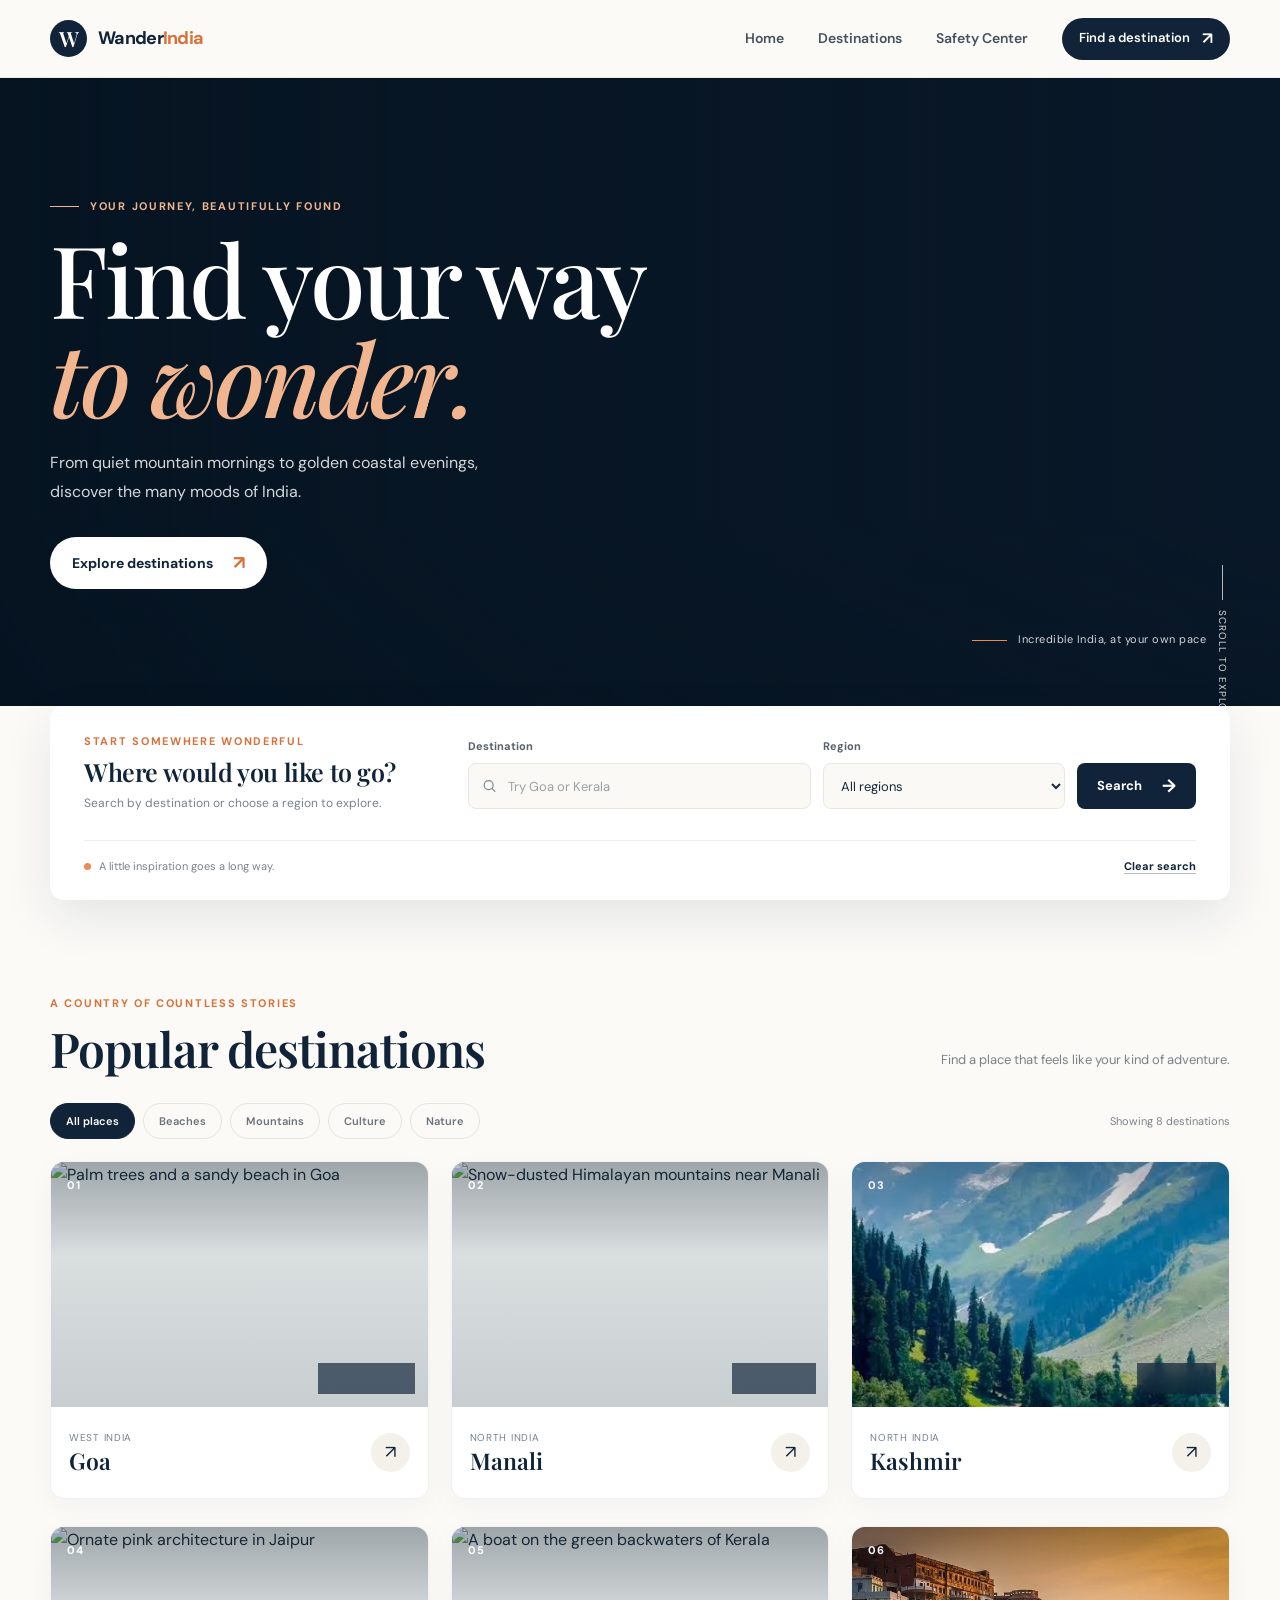
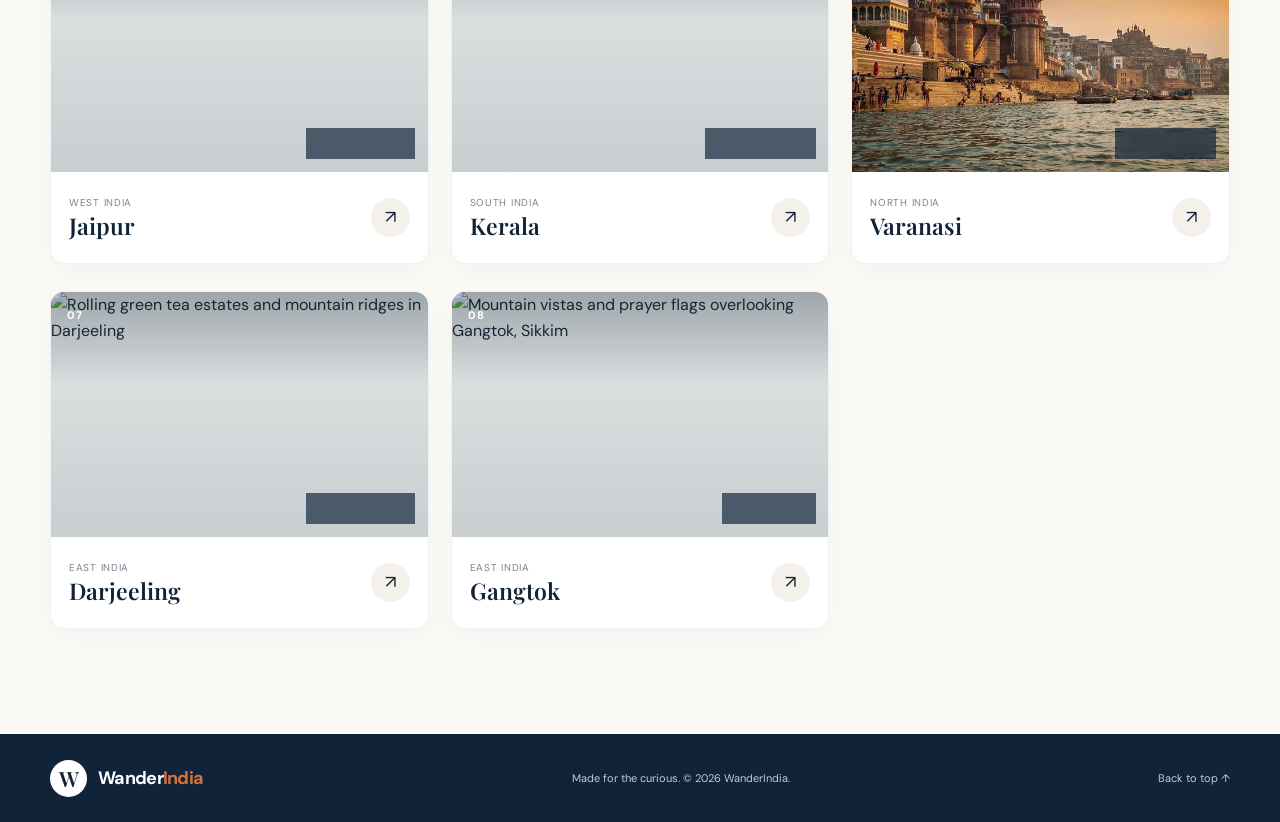
==== index.html @ de5dd42b "first commit" ====
<!DOCTYPE html>
<html lang="en">
<head>
  <meta charset="UTF-8">
  <meta name="viewport" content="width=device-width, initial-scale=1.0">

  <meta
    name="description"
    content="Discover the best of India with WanderIndia. Explore handpicked destinations, from mountain escapes to vibrant coastal cities."
  >

  <meta name="theme-color" content="#102338">
  <title>WanderIndia — Find your way to wonder</title>

  <!-- Elegant heading and body fonts from Google Fonts -->
  <link rel="preconnect" href="https://fonts.googleapis.com">
  <link rel="preconnect" href="https://fonts.gstatic.com" crossorigin>
  <link
    href="https://fonts.googleapis.com/css2?family=DM+Sans:wght@400;500;600;700&family=Playfair+Display:wght@500;600;700&display=swap"
    rel="stylesheet"
  >

  <link rel="stylesheet" href="style.css">
  <script src="script.js" defer></script>
</head>

<body>
  <a class="skip-link" href="#main-content">Skip to main content</a>

  <header class="site-header">
    <div class="container nav-container">
      <a class="brand" href="#home" aria-label="WanderIndia home">
        <span class="brand-mark" aria-hidden="true">W</span>
        <span class="brand-name">Wander<span>India</span></span>
      </a>

      <button
        class="menu-toggle"
        type="button"
        aria-label="Open navigation menu"
        aria-controls="primary-navigation"
        aria-expanded="false"
      >
        <span></span>
        <span></span>
        <span></span>
      </button>

      <nav class="primary-navigation" id="primary-navigation" aria-label="Main navigation">
        <a class="nav-link" href="#home">Home</a>
        <a class="nav-link" href="#destinations">Destinations</a>
        <a class="nav-link" href="safety.html">Safety Center</a>
        <a class="nav-cta" href="#destination-search">
          Find a destination
          <span aria-hidden="true">↗</span>
        </a>
      </nav>
    </div>
  </header>

  <main id="main-content">
    <section class="hero" id="home" aria-labelledby="hero-title">
      <div class="hero-image" role="img" aria-label="Sunset over a peaceful mountain landscape"></div>
      <div class="hero-shade"></div>

      <div class="container hero-content">
        <p class="eyebrow hero-eyebrow">
          <span class="eyebrow-line" aria-hidden="true"></span>
          Your journey, beautifully found
        </p>

        <h1 id="hero-title">
          Find your way<br>
          <em>to wonder.</em>
        </h1>

        <p class="hero-description">
          From quiet mountain mornings to golden coastal evenings,
          discover the many moods of India.
        </p>

        <a class="button button-light" href="#destinations">
          Explore destinations
          <span class="button-arrow" aria-hidden="true">↗</span>
        </a>

        <div class="hero-caption" aria-hidden="true">
          <span class="caption-rule"></span>
          <span>Incredible India, at your own pace</span>
        </div>
      </div>

      <a class="scroll-cue" href="#destination-search" aria-label="Scroll to destination search">
        <span class="scroll-cue-line" aria-hidden="true"></span>
        <span>Scroll to explore</span>
      </a>
    </section>

    <section class="search-section" id="destination-search" aria-labelledby="search-title">
      <div class="container">
        <div class="search-panel">
          <div class="search-intro">
            <p class="eyebrow">Start somewhere wonderful</p>
            <h2 id="search-title">Where would you like to go?</h2>
            <p>Search by destination or choose a region to explore.</p>
          </div>

          <form class="destination-search-form" id="destination-search-form">
            <div class="form-field destination-field">
              <label for="destination-query">Destination</label>
              <div class="input-with-icon">
                <svg
                  class="field-icon"
                  viewBox="0 0 24 24"
                  aria-hidden="true"
                  focusable="false"
                >
                  <circle cx="10.8" cy="10.8" r="6.3"></circle>
                  <path d="m15.4 15.4 4.2 4.2"></path>
                </svg>
                <input
                  id="destination-query"
                  name="destination"
                  type="search"
                  placeholder="Try Goa or Kerala"
                  autocomplete="off"
                >
              </div>
            </div>

            <div class="form-field region-field">
              <label for="region-select">Region</label>
              <select id="region-select" name="region">
                <option value="all">All regions</option>
                <option value="north">North India</option>
                <option value="south">South India</option>
                <option value="west">West India</option>
                <option value="east">East India</option>
              </select>
            </div>

            <button class="button button-dark search-button" type="submit">
              Search
              <span aria-hidden="true">→</span>
            </button>
          </form>

          <div class="search-bottom-row">
            <p class="search-hint">
              <span class="hint-dot" aria-hidden="true"></span>
              A little inspiration goes a long way.
            </p>
            <button class="clear-search" id="clear-search" type="button">
              Clear search
            </button>
          </div>
        </div>
      </div>
    </section>

    <section class="destinations-section section-space" id="destinations" aria-labelledby="destinations-title">
      <div class="container">
        <div class="section-heading">
          <div>
            <p class="eyebrow">A country of countless stories</p>
            <h2 id="destinations-title">Popular destinations</h2>
          </div>
          <p class="section-description">
            Find a place that feels like your kind of adventure.
          </p>
        </div>

        <div class="destination-toolbar">
          <div class="filter-group" role="group" aria-label="Filter destinations by category">
            <button class="filter-button is-active" type="button" data-category="all" aria-pressed="true">
              All places
            </button>
            <button class="filter-button" type="button" data-category="beaches" aria-pressed="false">
              Beaches
            </button>
            <button class="filter-button" type="button" data-category="mountains" aria-pressed="false">
              Mountains
            </button>
            <button class="filter-button" type="button" data-category="culture" aria-pressed="false">
              Culture
            </button>
            <button class="filter-button" type="button" data-category="nature" aria-pressed="false">
              Nature
            </button>
          </div>

          <p class="results-count" id="results-count" aria-live="polite">
            Showing 8 destinations
          </p>
        </div>

        <div class="destination-grid" id="destination-grid">
          <article
            class="destination-card"
            data-name="Goa"
            data-slug="goa"
            data-region="west"
            data-category="beaches"
            data-state="Goa"
            data-attractions="Palolem, Agonda, Baga, Calangute, Basilica of Bom Jesus, Fontainhas, Fort Aguada, Chapora, Dudhsagar"
            data-aliases="Panaji, Panjim"
          >
            <div class="destination-image-wrap">
              <img
                class="destination-image"
                src="https://images.unsplash.com/photo-1512343879784-a960bf40e7f2?auto=format&amp;fit=crop&amp;w=900&amp;q=85"
                alt="Palm trees and a sandy beach in Goa"
                loading="lazy"
              >
              <span class="destination-number">01</span>
              <span class="destination-tag">Coastal escape</span>
            </div>
            <div class="destination-card-content">
              <div>
                <p class="destination-region">West India</p>
                <h3><a class="destination-title-link" href="destination.html?place=goa">Goa</a></h3>
              </div>
              <a class="destination-arrow" href="destination.html?place=goa" aria-label="Explore Goa details">
                <span aria-hidden="true">↗</span>
              </a>
            </div>
          </article>

          <article
            class="destination-card"
            data-name="Manali"
            data-slug="manali"
            data-region="north"
            data-category="mountains"
            data-state="Himachal Pradesh"
            data-attractions="Solang Valley, Rohtang Pass, Atal Tunnel, Beas River, Hadimba Temple, Vashisht"
            data-aliases="Kullu Manali"
          >
            <div class="destination-image-wrap">
              <img
                class="destination-image"
                src="https://images.unsplash.com/photo-1506905925346-21bda4d32df4?auto=format&amp;fit=crop&amp;w=900&amp;q=85"
                alt="Snow-dusted Himalayan mountains near Manali"
                loading="lazy"
              >
              <span class="destination-number">02</span>
              <span class="destination-tag">Mountain air</span>
            </div>
            <div class="destination-card-content">
              <div>
                <p class="destination-region">North India</p>
                <h3><a class="destination-title-link" href="destination.html?place=manali">Manali</a></h3>
              </div>
              <a class="destination-arrow" href="destination.html?place=manali" aria-label="Explore Manali details">
                <span aria-hidden="true">↗</span>
              </a>
            </div>
          </article>

          <article
            class="destination-card"
            data-name="Kashmir"
            data-slug="kashmir"
            data-region="north"
            data-category="mountains"
            data-state="Jammu and Kashmir"
            data-attractions="Dal Lake, Gulmarg, Gondola, Pahalgam, Sonamarg, Mughal Gardens, Betaab Valley"
            data-aliases="Srinagar, J&K"
          >
            <div class="destination-image-wrap">
              <img
                class="destination-image"
                src="assets/images/kashmir.jpeg"
                alt="A calm lake and mountain scenery in Kashmir"
                loading="lazy"
              >
              <span class="destination-number">03</span>
              <span class="destination-tag">Alpine calm</span>
            </div>
            <div class="destination-card-content">
              <div>
                <p class="destination-region">North India</p>
                <h3><a class="destination-title-link" href="destination.html?place=kashmir">Kashmir</a></h3>
              </div>
              <a class="destination-arrow" href="destination.html?place=kashmir" aria-label="Explore Kashmir details">
                <span aria-hidden="true">↗</span>
              </a>
            </div>
          </article>

          <article
            class="destination-card"
            data-name="Jaipur"
            data-slug="jaipur"
            data-region="west"
            data-category="culture"
            data-state="Rajasthan"
            data-attractions="Hawa Mahal, Amer Fort, City Palace, Jantar Mantar, Nahargarh, Jal Mahal, Chokhi Dhani"
            data-aliases="Pink City"
          >
            <div class="destination-image-wrap">
              <img
                class="destination-image"
                src="https://images.unsplash.com/photo-1599661046827-dacff0c0f09a?auto=format&amp;fit=crop&amp;w=900&amp;q=85"
                alt="Ornate pink architecture in Jaipur"
                loading="lazy"
              >
              <span class="destination-number">04</span>
              <span class="destination-tag">Heritage &amp; colour</span>
            </div>
            <div class="destination-card-content">
              <div>
                <p class="destination-region">West India</p>
                <h3><a class="destination-title-link" href="destination.html?place=jaipur">Jaipur</a></h3>
              </div>
              <a class="destination-arrow" href="destination.html?place=jaipur" aria-label="Explore Jaipur details">
                <span aria-hidden="true">↗</span>
              </a>
            </div>
          </article>

          <article
            class="destination-card"
            data-name="Kerala"
            data-slug="kerala"
            data-region="south"
            data-category="nature"
            data-state="Kerala"
            data-attractions="Alleppey, Alappuzha, Backwaters, Houseboat, Munnar, Fort Kochi, Periyar, Kovalam"
            data-aliases="Gods Own Country, Cochin, Kochi"
          >
            <div class="destination-image-wrap">
              <img
                class="destination-image"
                src="https://images.unsplash.com/photo-1602216056096-3b40cc0c9944?auto=format&amp;fit=crop&amp;w=900&amp;q=85"
                alt="A boat on the green backwaters of Kerala"
                loading="lazy"
              >
              <span class="destination-number">05</span>
              <span class="destination-tag">Backwater retreat</span>
            </div>
            <div class="destination-card-content">
              <div>
                <p class="destination-region">South India</p>
                <h3><a class="destination-title-link" href="destination.html?place=kerala">Kerala</a></h3>
              </div>
              <a class="destination-arrow" href="destination.html?place=kerala" aria-label="Explore Kerala details">
                <span aria-hidden="true">↗</span>
              </a>
            </div>
          </article>

          <article
            class="destination-card"
            data-name="Varanasi"
            data-slug="varanasi"
            data-region="north"
            data-category="culture"
            data-state="Uttar Pradesh"
            data-attractions="Dashashwamedh Ghat, Assi Ghat, Kashi Vishwanath Temple, Ganga Aarti, Manikarnika Ghat, Sarnath"
            data-aliases="Varanashi, Banaras, Kashi, Benares"
          >
            <div class="destination-image-wrap">
              <img
                class="destination-image"
                src="assets/images/varanashi.jpg"
                alt="Historic riverside steps along the Ganges in Varanasi"
                loading="lazy"
              >
              <span class="destination-number">06</span>
              <span class="destination-tag">A city of stories</span>
            </div>
            <div class="destination-card-content">
              <div>
                <p class="destination-region">North India</p>
                <h3><a class="destination-title-link" href="destination.html?place=varanasi">Varanasi</a></h3>
              </div>
              <a class="destination-arrow" href="destination.html?place=varanasi" aria-label="Explore Varanasi details">
                <span aria-hidden="true">↗</span>
              </a>
            </div>
          </article>

          <article
            class="destination-card"
            data-name="Darjeeling"
            data-slug="darjeeling"
            data-region="east"
            data-category="mountains"
            data-state="West Bengal"
            data-attractions="Tiger Hill, Batasia Loop, Darjeeling Himalayan Railway, Toy Train, Happy Valley Tea Estate, Peace Pagoda, Kanchenjunga, Mall Road, Chowrasta"
            data-aliases="Queen of the Hills, Darjiling"
          >
            <div class="destination-image-wrap">
              <img
                class="destination-image"
                src="https://images.unsplash.com/photo-1544735716-392fe2489ffa?auto=format&amp;fit=crop&amp;w=900&amp;q=85"
                alt="Rolling green tea estates and mountain ridges in Darjeeling"
                loading="lazy"
              >
              <span class="destination-number">07</span>
              <span class="destination-tag">Queen of the Hills</span>
            </div>
            <div class="destination-card-content">
              <div>
                <p class="destination-region">East India</p>
                <h3><a class="destination-title-link" href="destination.html?place=darjeeling">Darjeeling</a></h3>
              </div>
              <a class="destination-arrow" href="destination.html?place=darjeeling" aria-label="Explore Darjeeling details">
                <span aria-hidden="true">↗</span>
              </a>
            </div>
          </article>

          <article
            class="destination-card"
            data-name="Gangtok"
            data-slug="gangtok"
            data-region="east"
            data-category="mountains"
            data-state="Sikkim"
            data-attractions="Tsomgo Lake, Changu Lake, Nathula Pass, Rumtek Monastery, MG Marg, Enchey Monastery, Baba Mandir, Kanchenjunga View, Ropeway"
            data-aliases="Sikkim"
          >
            <div class="destination-image-wrap">
              <img
                class="destination-image"
                src="https://images.unsplash.com/photo-1589182373726-e4f658ab50f0?auto=format&amp;fit=crop&amp;w=900&amp;q=85"
                alt="Mountain vistas and prayer flags overlooking Gangtok, Sikkim"
                loading="lazy"
              >
              <span class="destination-number">08</span>
              <span class="destination-tag">Cloud kingdom</span>
            </div>
            <div class="destination-card-content">
              <div>
                <p class="destination-region">East India</p>
                <h3><a class="destination-title-link" href="destination.html?place=gangtok">Gangtok</a></h3>
              </div>
              <a class="destination-arrow" href="destination.html?place=gangtok" aria-label="Explore Gangtok details">
                <span aria-hidden="true">↗</span>
              </a>
            </div>
          </article>
        </div>

        <p class="no-results" id="no-results" hidden>
          No destinations match those filters. Try another search or clear your filters.
        </p>
      </div>
    </section>
  </main>

  <footer class="site-footer">
    <div class="container footer-inner">
      <a class="brand footer-brand" href="#home" aria-label="WanderIndia home">
        <span class="brand-mark" aria-hidden="true">W</span>
        <span class="brand-name">Wander<span>India</span></span>
      </a>
      <p>Made for the curious. © <span id="current-year"></span> WanderIndia.</p>
      <a class="back-to-top" href="#home">Back to top ↑</a>
    </div>
  </footer>
---- style.css ----
/* ------------------------------
   WanderIndia — Phase 1 styles
-------------------------------- */

:root {
  color-scheme: light;

  --color-navy: #102338;
  --color-navy-deep: #0a1929;
  --color-ink: #17293a;
  --color-muted: #78828c;
  --color-paper: #fbfaf7;
  --color-white: #ffffff;
  --color-line: #e7e5df;
  --color-orange: #ed8b52;
  --color-orange-dark: #d97139;

  --font-body: "DM Sans", Arial, sans-serif;
  --font-heading: "Playfair Display", Georgia, serif;

  --container-width: 1180px;
  --radius-small: 8px;
  --radius-medium: 14px;
  --radius-large: 22px;
  --shadow-soft: 0 18px 50px rgba(16, 35, 56, 0.09);

  --transition-fast: 180ms ease;
  --transition-medium: 300ms ease;
}

* {
  box-sizing: border-box;
}

[hidden] {
  display: none !important;
}

html {
  scroll-behavior: smooth;
  scroll-padding-top: 88px;
}

body {
  margin: 0;
  color: var(--color-ink);
  background: var(--color-paper);
  font-family: var(--font-body);
  font-size: 16px;
  line-height: 1.6;
  -webkit-font-smoothing: antialiased;
}

body.menu-open {
  overflow: hidden;
}

img {
  display: block;
  max-width: 100%;
}

button,
input,
select {
  font: inherit;
}

button,
a,
select {
  -webkit-tap-highlight-color: transparent;
}

a {
  color: inherit;
  text-decoration: none;
}

button {
  color: inherit;
}

.container {
  width: min(var(--container-width), calc(100% - 48px));
  margin-inline: auto;
}

.skip-link {
  position: fixed;
  z-index: 1000;
  top: 12px;
  left: 12px;
  padding: 10px 14px;
  transform: translateY(-160%);
  color: var(--color-white);
  background: var(--color-navy);
  border-radius: var(--radius-small);
}

.skip-link:focus {
  transform: translateY(0);
}

/* Navigation */

.site-header {
  position: sticky;
  z-index: 50;
  top: 0;
  height: 78px;
  background: rgba(251, 250, 247, 0.96);
  border-bottom: 1px solid rgba(16, 35, 56, 0.07);
  backdrop-filter: blur(14px);
}

.nav-container,
.primary-navigation,
.brand,
.nav-cta {
  display: flex;
  align-items: center;
}

.nav-container {
  height: 100%;
  justify-content: space-between;
}

.brand {
  gap: 11px;
  flex-shrink: 0;
}

.brand-mark {
  display: grid;
  width: 37px;
  height: 37px;
  place-items: center;
  color: var(--color-white);
  background: var(--color-navy);
  border-radius: 50%;
  font-family: var(--font-heading);
  font-size: 21px;
  font-weight: 600;
}

.brand-name {
  color: var(--color-navy);
  font-size: 18px;
  font-weight: 700;
  letter-spacing: -0.7px;
}

.brand-name span {
  color: var(--color-orange-dark);
}

.primary-navigation {
  gap: 34px;
}

.nav-link {
  position: relative;
  color: #45525e;
  font-size: 14px;
  font-weight: 600;
  transition: color var(--transition-fast);
}

.nav-link::after {
  position: absolute;
  right: 0;
  bottom: -7px;
  left: 0;
  height: 1px;
  background: var(--color-orange);
  content: "";
  transform: scaleX(0);
  transform-origin: left;
  transition: transform var(--transition-fast);
}

.nav-link:hover,
.nav-link:focus-visible,
.nav-link.active {
  color: var(--color-navy);
}

.nav-link:hover::after,
.nav-link:focus-visible::after,
.nav-link.active::after {
  transform: scaleX(1);
}

.nav-cta {
  gap: 12px;
  min-height: 42px;
  padding: 0 17px;
  color: var(--color-white);
  background: var(--color-navy);
  border-radius: 999px;
  font-size: 13px;
  font-weight: 600;
  transition:
    background var(--transition-fast),
    transform var(--transition-fast);
}

.nav-cta:hover {
  background: var(--color-orange-dark);
  transform: translateY(-2px);
}

.nav-cta span {
  font-size: 17px;
}

.menu-toggle {
  display: none;
}

/* Hero */

.hero {
  position: relative;
  display: flex;
  min-height: min(680px, calc(100svh - 78px));
  align-items: center;
  overflow: hidden;
  color: var(--color-white);
  background: var(--color-navy-deep);
}

.hero-image,
.hero-shade {
  position: absolute;
  inset: 0;
}

.hero-image {
  background-image: url("https://images.unsplash.com/photo-1500530855697-b586d89ba3ee?auto=format&fit=crop&w=2200&q=90");
  background-position: center 54%;
  background-size: cover;
  transform: scale(1.015);
  animation: hero-image-in 1.2s ease-out both;
}

.hero-shade {
  background:
    linear-gradient(90deg, rgba(5, 19, 32, 0.78) 0%, rgba(5, 19, 32, 0.48) 42%, rgba(5, 19, 32, 0.12) 100%),
    linear-gradient(0deg, rgba(5, 19, 32, 0.3), transparent 35%);
}

.hero-content {
  position: relative;
  z-index: 1;
  padding-top: 42px;
  padding-bottom: 90px;
  animation: content-in 800ms 150ms ease-out both;
}

.eyebrow {
  margin: 0 0 14px;
  color: var(--color-orange-dark);
  font-size: 11px;
  font-weight: 700;
  letter-spacing: 1.7px;
  line-height: 1.4;
  text-transform: uppercase;
}

.hero-eyebrow {
  display: flex;
  align-items: center;
  gap: 11px;
  color: #f1b58f;
}

.eyebrow-line {
  display: inline-block;
  width: 29px;
  height: 1px;
  background: currentColor;
}

.hero h1 {
  max-width: 680px;
  margin: 0;
  font-family: var(--font-heading);
  font-size: clamp(58px, 8vw, 100px);
  font-weight: 500;
  letter-spacing: -3px;
  line-height: 0.99;
}

.hero h1 em {
  color: #f1b58f;
  font-weight: 500;
}

.hero-description {
  max-width: 450px;
  margin: 23px 0 30px;
  color: rgba(255, 255, 255, 0.83);
  font-size: 16px;
  line-height: 1.8;
}

.button {
  display: inline-flex;
  min-height: 52px;
  align-items: center;
  justify-content: center;
  gap: 20px;
  padding: 0 22px;
  border: 0;
  border-radius: 999px;
  cursor: pointer;
  font-size: 14px;
  font-weight: 700;
  transition:
    background var(--transition-fast),
    color var(--transition-fast),
    transform var(--transition-fast),
    box-shadow var(--transition-fast);
}

.button:hover {
  transform: translateY(-2px);
}

.button-light {
  color: var(--color-navy);
  background: var(--color-white);
}

.button-light:hover {
  color: var(--color-white);
  background: var(--color-orange-dark);
  box-shadow: 0 9px 25px rgba(7, 20, 31, 0.2);
}

.button-arrow {
  color: var(--color-orange-dark);
  font-size: 19px;
  transition: transform var(--transition-fast);
}

.button-light:hover .button-arrow {
  color: currentColor;
  transform: translate(2px, -2px);
}

.hero-caption {
  position: absolute;
  right: 24px;
  bottom: 30px;
  display: flex;
  align-items: center;
  gap: 11px;
  color: rgba(255, 255, 255, 0.82);
  font-size: 11px;
  letter-spacing: 0.5px;
}

.caption-rule {
  width: 35px;
  height: 1px;
  background: var(--color-orange);
}

.scroll-cue {
  position: absolute;
  right: max(24px, calc((100vw - var(--container-width)) / 2));
  bottom: 32px;
  display: flex;
  align-items: center;
  gap: 10px;
  color: rgba(255, 255, 255, 0.84);
  font-size: 10px;
  letter-spacing: 1px;
  text-transform: uppercase;
  writing-mode: vertical-rl;
}

.scroll-cue-line {
  width: 1px;
  height: 35px;
  background: rgba(255, 255, 255, 0.7);
}

/* Destination search */

.search-section {
  position: relative;
  z-index: 3;
  margin-top: -1px;
  background: var(--color-paper);
}

.search-panel {
  position: relative;
  display: grid;
  grid-template-columns: minmax(230px, 0.8fr) minmax(0, 1.7fr);
  gap: 26px 42px;
  align-items: center;
  margin-top: -52px;
  padding: 28px 34px 22px;
  background: var(--color-white);
  border-radius: var(--radius-medium);
  box-shadow: var(--shadow-soft);
}

.search-intro .eyebrow {
  margin-bottom: 8px;
}

.search-intro h2 {
  margin: 0;
  color: var(--color-navy);
  font-family: var(--font-heading);
  font-size: 25px;
  font-weight: 600;
  letter-spacing: -0.4px;
  line-height: 1.2;
}

.search-intro > p:last-child {
  margin: 7px 0 0;
  color: var(--color-muted);
  font-size: 12px;
}

.destination-search-form {
  display: grid;
  grid-template-columns: minmax(160px, 1.2fr) minmax(140px, 0.85fr) auto;
  gap: 12px;
  align-items: end;
}

.form-field {
  min-width: 0;
}

.form-field label {
  display: block;
  margin: 0 0 7px;
  color: #56616b;
  font-size: 11px;
  font-weight: 700;
}

.input-with-icon {
  position: relative;
}

.field-icon {
  position: absolute;
  top: 50%;
  left: 13px;
  width: 17px;
  height: 17px;
  fill: none;
  stroke: #7c8790;
  stroke-linecap: round;
  stroke-width: 1.7;
  transform: translateY(-50%);
  pointer-events: none;
}

.form-field input,
.form-field select {
  width: 100%;
  height: 46px;
  padding: 0 13px;
  color: var(--color-ink);
  background: #faf9f6;
  border: 1px solid #e9e7e1;
  border-radius: var(--radius-small);
  outline: none;
  font-size: 13px;
  transition:
    border-color var(--transition-fast),
    box-shadow var(--transition-fast);
}

.form-field input {
  padding-left: 39px;
}

.form-field input::placeholder {
  color: #9aa0a5;
}

.form-field input:focus,
.form-field select:focus {
  border-color: var(--color-orange);
  box-shadow: 0 0 0 3px rgba(237, 139, 82, 0.15);
}

.button-dark {
  color: var(--color-white);
  background: var(--color-navy);
}

.button-dark:hover {
  background: var(--color-orange-dark);
}

.search-button {
  min-height: 46px;
  padding-inline: 20px;
  border-radius: var(--radius-small);
  font-size: 13px;
}

.search-button span {
  font-size: 18px;
}

.search-bottom-row {
  display: flex;
  grid-column: 1 / -1;
  align-items: center;
  justify-content: space-between;
  padding-top: 14px;
  border-top: 1px solid #f0eee9;
}

.search-hint {
  display: flex;
  align-items: center;
  gap: 8px;
  margin: 0;
  color: var(--color-muted);
  font-size: 11px;
}

.hint-dot {
  width: 7px;
  height: 7px;
  background: var(--color-orange);
  border-radius: 50%;
}

.clear-search {
  padding: 3px 0;
  color: var(--color-navy);
  background: transparent;
  border: 0;
  cursor: pointer;
  font-size: 11px;
  font-weight: 700;
  text-decoration: underline;
  text-decoration-color: rgba(16, 35, 56, 0.3);
  text-underline-offset: 3px;
}

.clear-search:hover {
  color: var(--color-orange-dark);
}

/* Popular destinations */

.section-space {
  padding-top: 96px;
  padding-bottom: 105px;
}

.section-heading {
  display: flex;
  align-items: end;
  justify-content: space-between;
  gap: 30px;
  margin-bottom: 29px;
}

.section-heading .eyebrow {
  margin-bottom: 10px;
}

.section-heading h2 {
  margin: 0;
  color: var(--color-navy);
  font-family: var(--font-heading);
  font-size: clamp(34px, 4vw, 48px);
  font-weight: 600;
  letter-spacing: -1px;
  line-height: 1.1;
}

.section-description {
  max-width: 300px;
  margin: 0 0 3px;
  color: var(--color-muted);
  font-size: 13px;
  line-height: 1.7;
}

.destination-toolbar {
  display: flex;
  align-items: center;
  justify-content: space-between;
  gap: 20px;
  margin-bottom: 22px;
}

.filter-group {
  display: flex;
  flex-wrap: wrap;
  gap: 8px;
}

.filter-button {
  min-height: 36px;
  padding: 0 15px;
  color: #69737b;
  background: transparent;
  border: 1px solid #e7e5df;
  border-radius: 999px;
  cursor: pointer;
  font-size: 11px;
  font-weight: 600;
  transition:
    color var(--transition-fast),
    background var(--transition-fast),
    border-color var(--transition-fast),
    transform var(--transition-fast);
}

.filter-button:hover {
  color: var(--color-navy);
  border-color: #aab1b5;
  transform: translateY(-1px);
}

.filter-button.is-active {
  color: var(--color-white);
  background: var(--color-navy);
  border-color: var(--color-navy);
}

.results-count {
  flex-shrink: 0;
  margin: 0;
  color: var(--color-muted);
  font-size: 11px;
}

.destination-grid {
  display: grid;
  grid-template-columns: repeat(3, minmax(0, 1fr));
  gap: 27px 22px;
}

.destination-card {
  cursor: pointer;
  min-width: 0;
  overflow: hidden;
  background: var(--color-white);
  border: 1px solid rgba(16, 35, 56, 0.06);
  border-radius: var(--radius-medium);
  box-shadow: 0 8px 28px rgba(16, 35, 56, 0.035);
  transition:
    box-shadow var(--transition-medium),
    transform var(--transition-medium);
}

.destination-card:hover {
  box-shadow: 0 18px 38px rgba(16, 35, 56, 0.13);
  transform: translateY(-5px);
}

.destination-card[hidden] {
  display: none;
}

.destination-image-wrap {
  position: relative;
  height: 245px;
  overflow: hidden;
  background: #d9dedf;
}

.destination-image {
  width: 100%;
  height: 100%;
  object-fit: cover;
  transition: transform 600ms cubic-bezier(0.2, 0.7, 0.2, 1);
}

.destination-card:hover .destination-image {
  transform: scale(1.055);
}

.destination-image-wrap::after {
  position: absolute;
  inset: 0;
  background: linear-gradient(180deg, rgba(7, 20, 31, 0.28), transparent 38%, rgba(7, 20, 31, 0.08));
  content: "";
  pointer-events: none;
}

.destination-number,
.destination-tag {
  position: absolute;
  z-index: 1;
  color: var(--color-white);
}

.destination-number {
  top: 15px;
  left: 16px;
  font-size: 11px;
  font-weight: 700;
  letter-spacing: 1px;
}

.destination-tag {
  right: 13px;
  bottom: 14px;
  padding: 6px 10px;
  background: rgba(16, 35, 56, 0.68);
  border: 1px solid rgba(255, 255, 255, 0.3);
  border-radius: 999px;
  font-size: 10px;
  font-weight: 500;
  backdrop-filter: blur(8px);
}

.destination-card-content {
  display: flex;
  min-height: 91px;
  align-items: center;
  justify-content: space-between;
  padding: 15px 18px 16px;
}

.destination-region {
  margin: 0 0 1px;
  color: var(--color-muted);
  font-size: 10px;
  letter-spacing: 0.7px;
  text-transform: uppercase;
}

.destination-card h3 {
  margin: 0;
  color: var(--color-navy);
  font-family: var(--font-heading);
  font-size: 23px;
  font-weight: 600;
  line-height: 1.2;
}


.destination-title-link {
  color: inherit;
  text-decoration: none;
  transition: color var(--transition-fast);
}

.destination-title-link:hover,
.destination-card:hover .destination-title-link {
  color: var(--color-orange-dark);
}

.destination-arrow {
  display: grid;
  width: 39px;
  height: 39px;
  flex-shrink: 0;
  place-items: center;
  color: var(--color-navy);
  background: #f4f1eb;
  border: 0;
  border-radius: 50%;
  cursor: pointer;
  font-size: 18px;
  transition:
    color var(--transition-fast),
    background var(--transition-fast),
    transform var(--transition-fast);
}

.destination-arrow:hover,
.destination-arrow:focus-visible {
  color: var(--color-white);
  background: var(--color-orange-dark);
  transform: rotate(45deg);
}

.no-results {
  margin: 24px 0 0;
  padding: 20px;
  color: var(--color-muted);
  background: var(--color-white);
  border: 1px solid var(--color-line);
  border-radius: var(--radius-small);
  text-align: center;
  font-size: 14px;
}

/* Footer: a small Phase 1 close, not a later content section */

.site-footer {
  color: rgba(255, 255, 255, 0.76);
  background: var(--color-navy);
}

.footer-inner {
  display: flex;
  min-height: 88px;
  align-items: center;
  justify-content: space-between;
  gap: 20px;
}

.footer-brand .brand-mark {
  color: var(--color-navy);
  background: var(--color-white);
}

.footer-brand .brand-name {
  color: var(--color-white);
}

.footer-inner p,
.back-to-top {
  margin: 0;
  font-size: 11px;
}

.back-to-top {
  transition: color var(--transition-fast);
}

.back-to-top:hover {
  color: #f1b58f;
}

/* Keyboard focus */

:focus-visible {
  outline: 3px solid rgba(237, 139, 82, 0.72);
  outline-offset: 3px;
}

/* Entry animations */

@keyframes hero-image-in {
  from {
    opacity: 0.55;
    transform: scale(1.06);
  }

  to {
    opacity: 1;
    transform: scale(1.015);
  }
}

@keyframes content-in {
  from {
    opacity: 0;
    transform: translateY(14px);
  }

  to {
    opacity: 1;
    transform: translateY(0);
  }
}

/* Responsive layout */

@media (max-width: 900px) {
  .hero {
    min-height: 620px;
  }

  .search-panel {
    grid-template-columns: 1fr;
    gap: 22px;
    padding: 27px;
  }

  .search-intro {
    max-width: 540px;
  }

  .destination-grid {
    grid-template-columns: repeat(2, minmax(0, 1fr));
  }

  .destination-image-wrap {
    height: 260px;
  }
}

@media (max-width: 640px) {
  html {
    scroll-padding-top: 70px;
  }

  .container {
    width: min(100% - 36px, var(--container-width));
  }

  .site-header {
    height: 68px;
  }

  .brand-mark {
    width: 34px;
    height: 34px;
  }

  .brand-name {
    font-size: 17px;
  }

  .menu-toggle {
    position: relative;
    z-index: 52;
    display: flex;
    width: 42px;
    height: 42px;
    flex-direction: column;
    align-items: center;
    justify-content: center;
    gap: 5px;
    padding: 0;
    background: transparent;
    border: 1px solid var(--color-line);
    border-radius: 50%;
    cursor: pointer;
  }

  .menu-toggle span {
    display: block;
    width: 17px;
    height: 1.5px;
    background: var(--color-navy);
    transition:
      transform var(--transition-fast),
      opacity var(--transition-fast);
  }

  .menu-toggle[aria-expanded="true"] span:first-child {
    transform: translateY(6.5px) rotate(45deg);
  }

  .menu-toggle[aria-expanded="true"] span:nth-child(2) {
    opacity: 0;
  }

  .menu-toggle[aria-expanded="true"] span:last-child {
    transform: translateY(-6.5px) rotate(-45deg);
  }

  .primary-navigation {
    position: absolute;
    top: 67px;
    right: 0;
    left: 0;
    display: flex;
    align-items: stretch;
    flex-direction: column;
    gap: 0;
    padding: 12px 18px 20px;
    background: var(--color-paper);
    border-bottom: 1px solid var(--color-line);
    box-shadow: 0 18px 25px rgba(16, 35, 56, 0.08);
    opacity: 0;
    pointer-events: none;
    transform: translateY(-8px);
    transition:
      opacity var(--transition-fast),
      transform var(--transition-fast);
  }

  .primary-navigation.is-open {
    opacity: 1;
    pointer-events: auto;
    transform: translateY(0);
  }

  .nav-link {
    padding: 13px 5px;
    border-bottom: 1px solid #eeece7;
  }

  .nav-link::after {
    display: none;
  }

  .nav-cta {
    justify-content: center;
    margin-top: 14px;
  }

  .hero {
    min-height: 620px;
    min-height: min(690px, calc(100svh - 68px));
    align-items: center;
  }

  .hero-image {
    background-position: 58% center;
  }

  .hero-shade {
    background:
      linear-gradient(90deg, rgba(5, 19, 32, 0.72), rgba(5, 19, 32, 0.22)),
      linear-gradient(0deg, rgba(5, 19, 32, 0.42), transparent 65%);
  }

  .hero-content {
    padding-top: 22px;
    padding-bottom: 82px;
  }

  .hero h1 {
    font-size: clamp(55px, 15vw, 78px);
    letter-spacing: -2px;
  }

  .hero-description {
    max-width: 350px;
    margin-top: 19px;
    font-size: 14px;
  }

  .hero-caption {
    right: 18px;
    bottom: 19px;
    font-size: 9px;
  }

  .scroll-cue {
    display: none;
  }

  .search-panel {
    gap: 19px;
    margin-top: -35px;
    padding: 23px 19px 17px;
  }

  .search-intro h2 {
    font-size: 23px;
  }

  .destination-search-form {
    grid-template-columns: 1fr 1fr;
    gap: 12px;
  }

  .destination-field {
    grid-column: 1 / -1;
  }

  .search-button {
    align-self: end;
  }

  .search-bottom-row {
    padding-top: 12px;
  }

  .search-hint,
  .clear-search {
    font-size: 10px;
  }

  .section-space {
    padding-top: 69px;
    padding-bottom: 72px;
  }

  .section-heading {
    align-items: start;
    flex-direction: column;
    gap: 10px;
    margin-bottom: 23px;
  }

  .section-heading h2 {
    font-size: 37px;
  }

  .section-description {
    max-width: 360px;
  }

  .destination-toolbar {
    align-items: start;
    flex-direction: column;
    gap: 13px;
  }

  .filter-group {
    gap: 7px;
  }

  .filter-button {
    min-height: 34px;
    padding-inline: 12px;
    font-size: 10px;
  }

  .destination-grid {
    grid-template-columns: 1fr;
    gap: 17px;
  }

  .destination-image-wrap {
    height: clamp(220px, 64vw, 330px);
  }

  .destination-card-content {
    min-height: 83px;
  }

  .footer-inner {
    min-height: 125px;
    flex-wrap: wrap;
    justify-content: space-between;
    padding-top: 20px;
    padding-bottom: 20px;
  }

  .footer-inner p {
    order: 3;
    width: 100%;
  }
}

@media (max-width: 370px) {
  .search-panel {
    padding-inline: 15px;
  }

  .destination-search-form {
    grid-template-columns: 1fr;
  }

  .destination-field {
    grid-column: auto;
  }

  .search-button {
    width: 100%;
  }

  .search-bottom-row {
    align-items: flex-start;
    gap: 12px;
  }
}

/* Respect visitors who prefer less motion */

@media (prefers-reduced-motion: reduce) {
  *,
  *::before,
  *::after {
    scroll-behavior: auto !important;
    animation-duration: 0.01ms !important;
    animation-iteration-count: 1 !important;
    transition-duration: 0.01ms !important;
  }
}
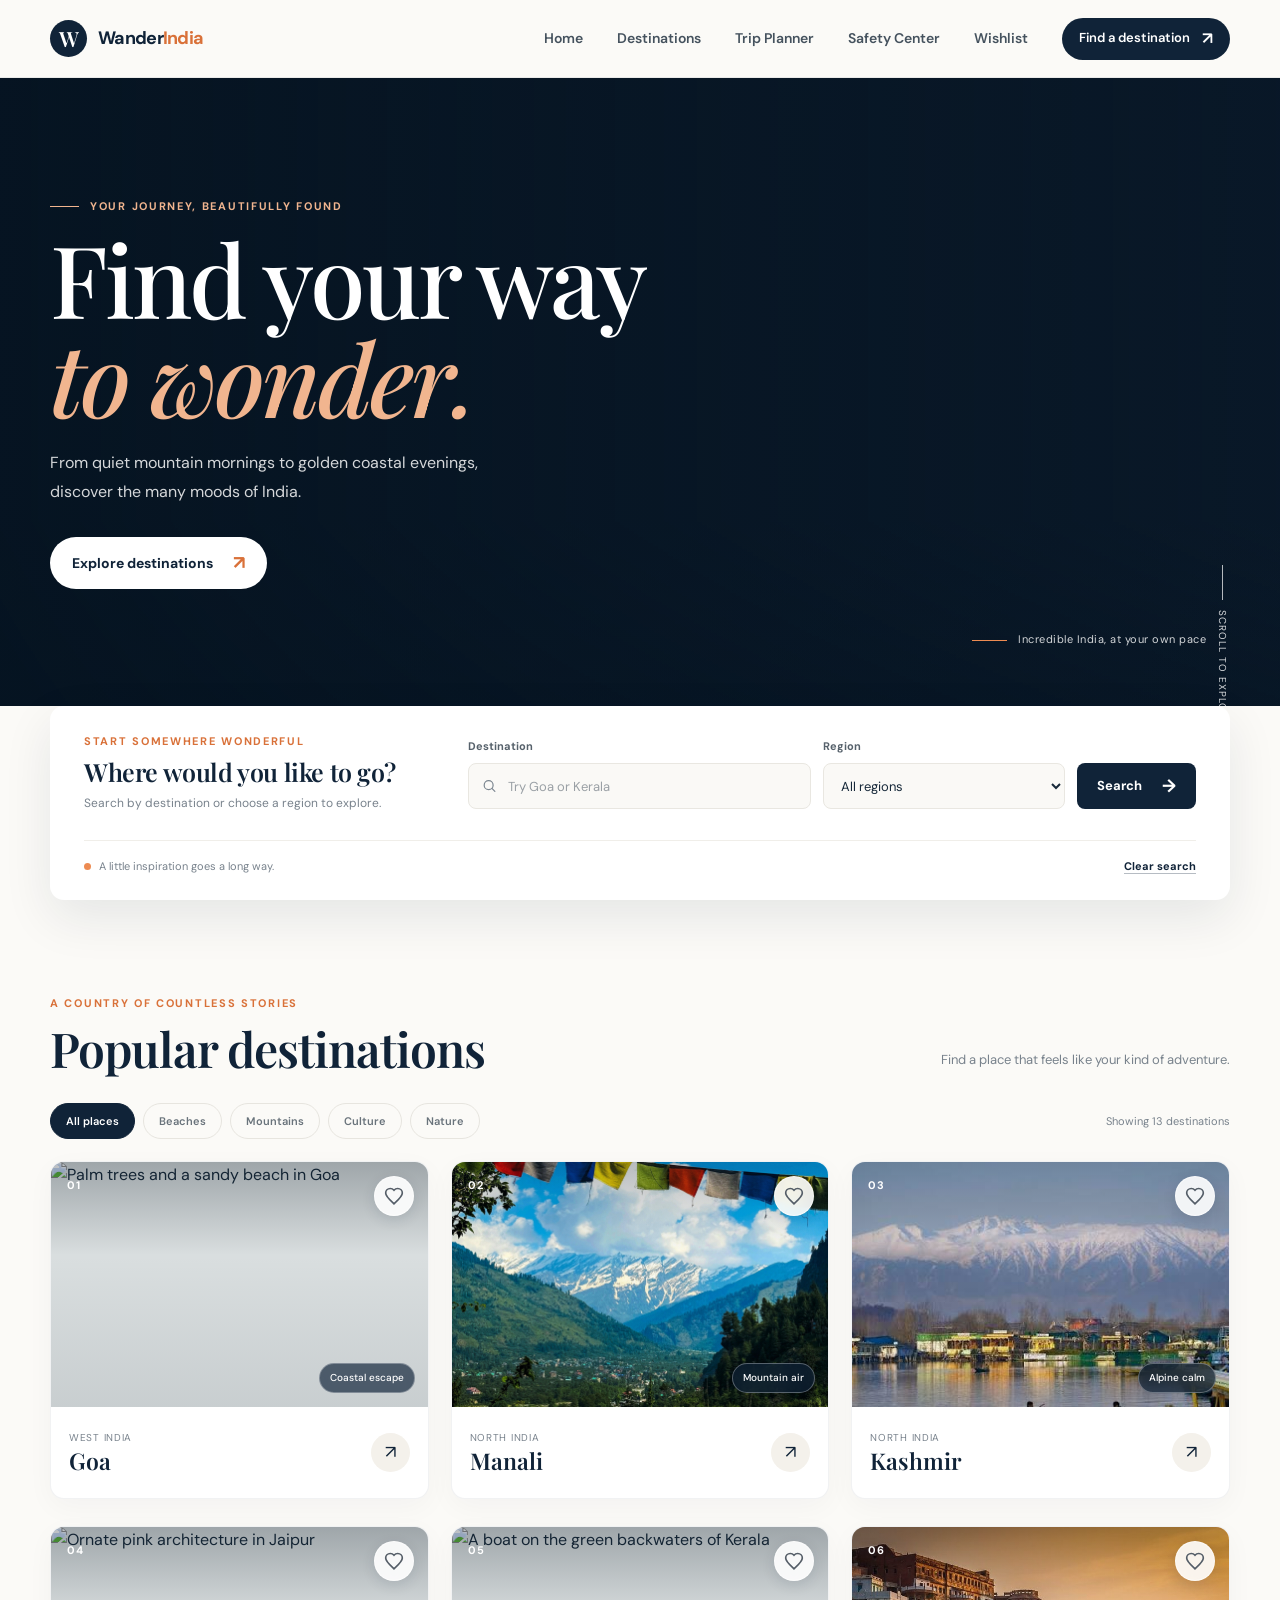
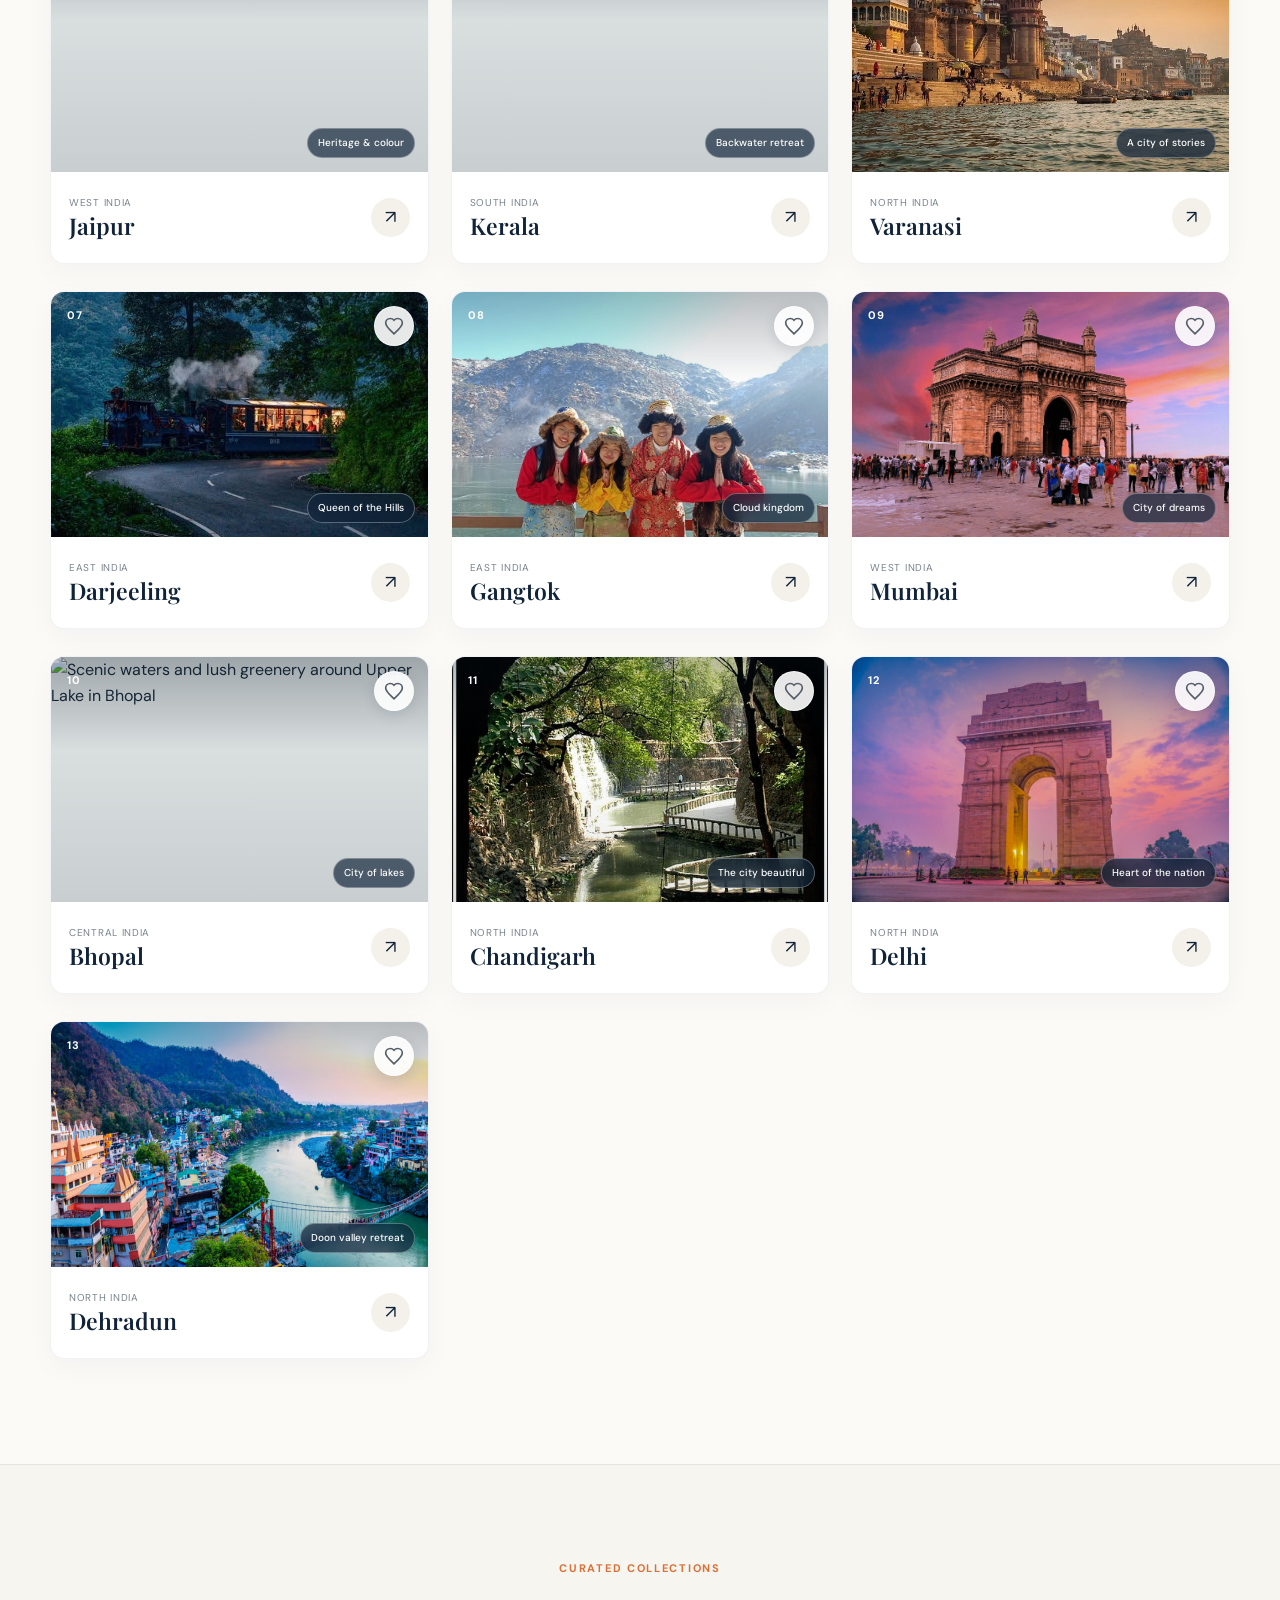
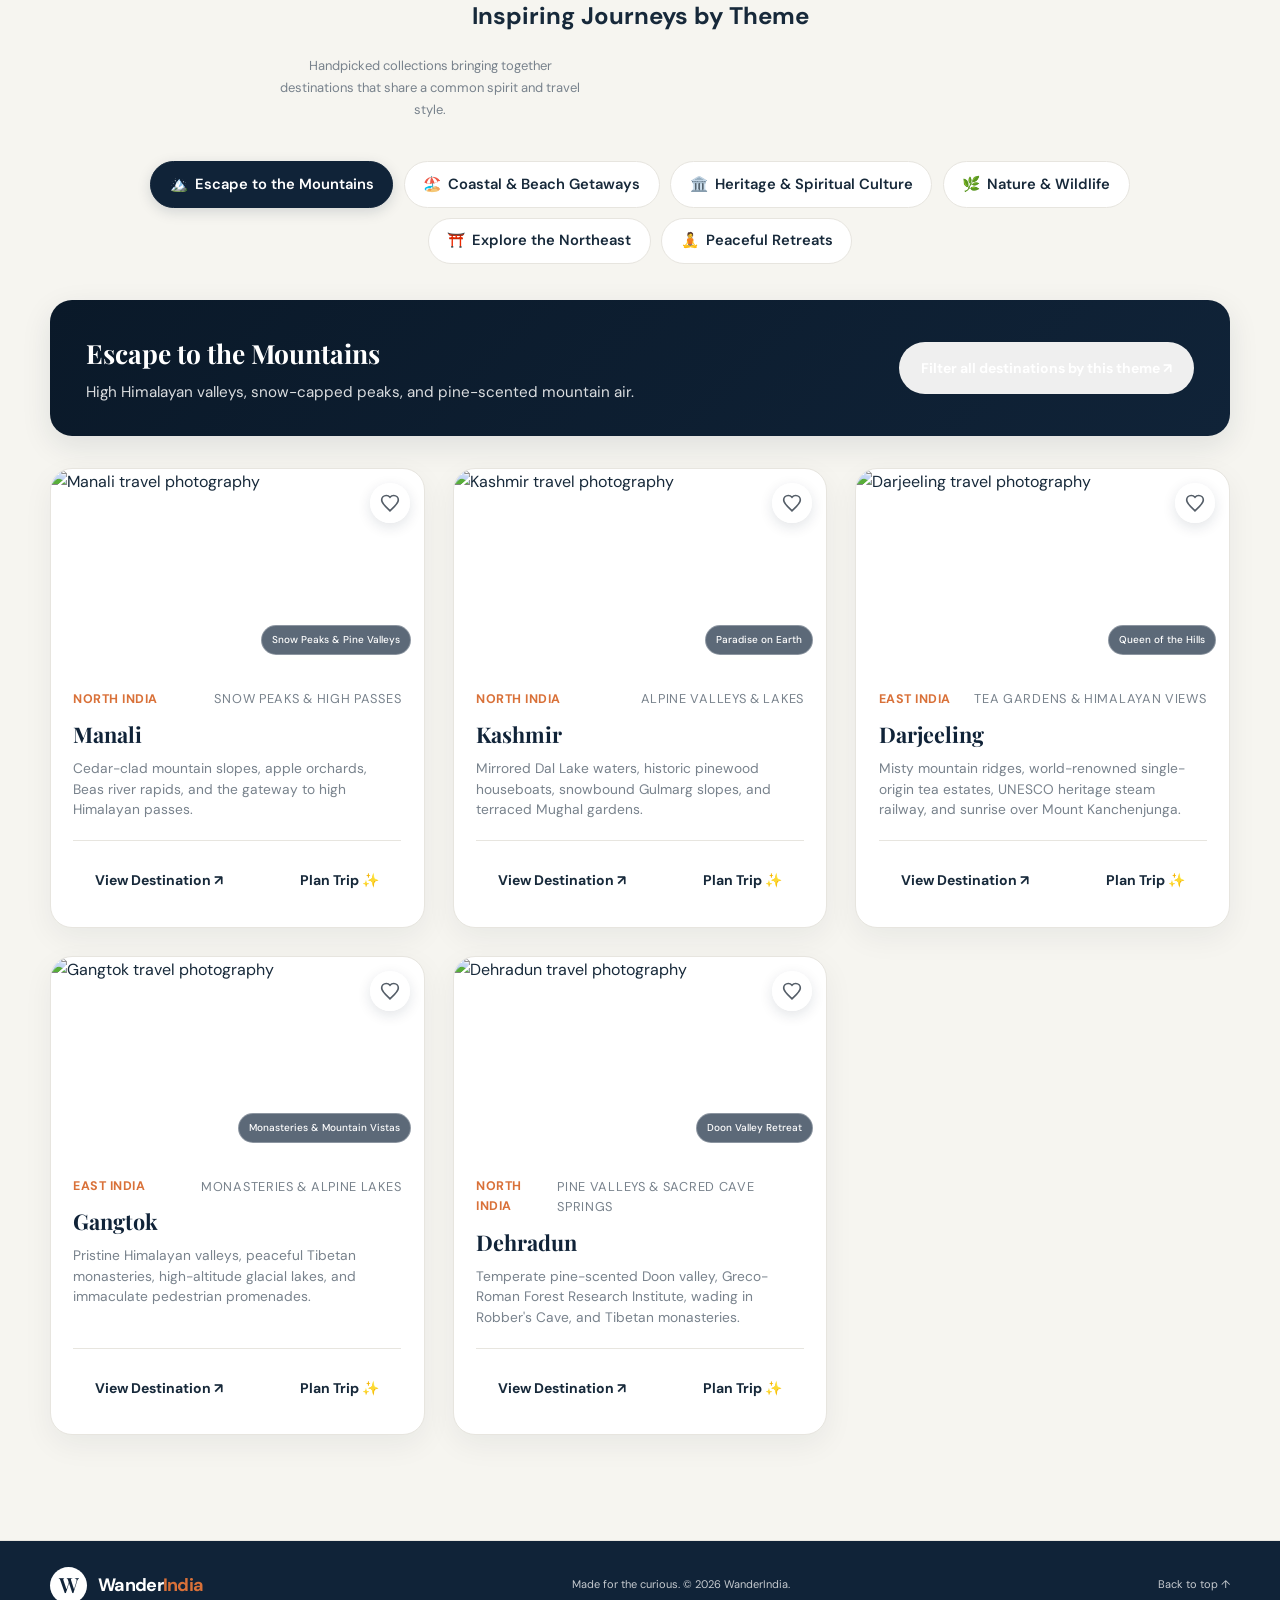
==== commit cdd57541: "Fix destination cards and expand WanderIndia" ====
--- a/index.html
+++ b/index.html
@@ -21,6 +21,7 @@
   >
 
   <link rel="stylesheet" href="style.css">
+  <script src="data/discovery.js" defer></script>
   <script src="script.js" defer></script>
 </head>
 
@@ -49,7 +50,9 @@
       <nav class="primary-navigation" id="primary-navigation" aria-label="Main navigation">
         <a class="nav-link" href="#home">Home</a>
         <a class="nav-link" href="#destinations">Destinations</a>
+        <a class="nav-link" href="planner.html">Trip Planner</a>
         <a class="nav-link" href="safety.html">Safety Center</a>
+        <a class="nav-link" href="wishlist.html" id="nav-wishlist-link">Wishlist <span class="nav-badge" id="nav-wishlist-count" hidden>0</span></a>
         <a class="nav-cta" href="#destination-search">
           Find a destination
           <span aria-hidden="true">↗</span>
@@ -136,6 +139,7 @@
                 <option value="south">South India</option>
                 <option value="west">West India</option>
                 <option value="east">East India</option>
+                <option value="central">Central India</option>
               </select>
             </div>
 
@@ -190,7 +194,7 @@
           </div>
 
           <p class="results-count" id="results-count" aria-live="polite">
-            Showing 8 destinations
+            Showing 13 destinations
           </p>
         </div>
 
@@ -214,7 +218,12 @@
               >
               <span class="destination-number">01</span>
               <span class="destination-tag">Coastal escape</span>
-            </div>
+            
+              <button type="button" class="wishlist-btn" data-slug="goa" aria-label="Add Goa to wishlist" aria-pressed="false">
+                <svg class="heart-icon" viewBox="0 0 24 24" width="20" height="20" aria-hidden="true" focusable="false">
+                  <path class="heart-path" d="M12 21.35l-1.45-1.32C5.4 15.36 2 12.28 2 8.5 2 5.42 4.42 3 7.5 3c1.74 0 3.41.81 4.5 2.09C13.09 3.81 14.76 3 16.5 3 19.58 3 22 5.42 22 8.5c0 3.78-3.4 6.86-8.55 11.54L12 21.35z"/>
+                </svg>
+              </button></div>
             <div class="destination-card-content">
               <div>
                 <p class="destination-region">West India</p>
@@ -239,13 +248,18 @@
             <div class="destination-image-wrap">
               <img
                 class="destination-image"
-                src="https://images.unsplash.com/photo-1506905925346-21bda4d32df4?auto=format&amp;fit=crop&amp;w=900&amp;q=85"
+                src="assets/images/manali.jpg"
                 alt="Snow-dusted Himalayan mountains near Manali"
                 loading="lazy"
               >
               <span class="destination-number">02</span>
               <span class="destination-tag">Mountain air</span>
-            </div>
+            
+              <button type="button" class="wishlist-btn" data-slug="manali" aria-label="Add Manali to wishlist" aria-pressed="false">
+                <svg class="heart-icon" viewBox="0 0 24 24" width="20" height="20" aria-hidden="true" focusable="false">
+                  <path class="heart-path" d="M12 21.35l-1.45-1.32C5.4 15.36 2 12.28 2 8.5 2 5.42 4.42 3 7.5 3c1.74 0 3.41.81 4.5 2.09C13.09 3.81 14.76 3 16.5 3 19.58 3 22 5.42 22 8.5c0 3.78-3.4 6.86-8.55 11.54L12 21.35z"/>
+                </svg>
+              </button></div>
             <div class="destination-card-content">
               <div>
                 <p class="destination-region">North India</p>
@@ -270,13 +284,18 @@
             <div class="destination-image-wrap">
               <img
                 class="destination-image"
-                src="assets/images/kashmir.jpeg"
+                src="assets/images/kashmir.jpg"
                 alt="A calm lake and mountain scenery in Kashmir"
                 loading="lazy"
               >
               <span class="destination-number">03</span>
               <span class="destination-tag">Alpine calm</span>
-            </div>
+            
+              <button type="button" class="wishlist-btn" data-slug="kashmir" aria-label="Add Kashmir to wishlist" aria-pressed="false">
+                <svg class="heart-icon" viewBox="0 0 24 24" width="20" height="20" aria-hidden="true" focusable="false">
+                  <path class="heart-path" d="M12 21.35l-1.45-1.32C5.4 15.36 2 12.28 2 8.5 2 5.42 4.42 3 7.5 3c1.74 0 3.41.81 4.5 2.09C13.09 3.81 14.76 3 16.5 3 19.58 3 22 5.42 22 8.5c0 3.78-3.4 6.86-8.55 11.54L12 21.35z"/>
+                </svg>
+              </button></div>
             <div class="destination-card-content">
               <div>
                 <p class="destination-region">North India</p>
@@ -307,7 +326,12 @@
               >
               <span class="destination-number">04</span>
               <span class="destination-tag">Heritage &amp; colour</span>
-            </div>
+            
+              <button type="button" class="wishlist-btn" data-slug="jaipur" aria-label="Add Jaipur to wishlist" aria-pressed="false">
+                <svg class="heart-icon" viewBox="0 0 24 24" width="20" height="20" aria-hidden="true" focusable="false">
+                  <path class="heart-path" d="M12 21.35l-1.45-1.32C5.4 15.36 2 12.28 2 8.5 2 5.42 4.42 3 7.5 3c1.74 0 3.41.81 4.5 2.09C13.09 3.81 14.76 3 16.5 3 19.58 3 22 5.42 22 8.5c0 3.78-3.4 6.86-8.55 11.54L12 21.35z"/>
+                </svg>
+              </button></div>
             <div class="destination-card-content">
               <div>
                 <p class="destination-region">West India</p>
@@ -338,7 +362,12 @@
               >
               <span class="destination-number">05</span>
               <span class="destination-tag">Backwater retreat</span>
-            </div>
+            
+              <button type="button" class="wishlist-btn" data-slug="kerala" aria-label="Add Kerala to wishlist" aria-pressed="false">
+                <svg class="heart-icon" viewBox="0 0 24 24" width="20" height="20" aria-hidden="true" focusable="false">
+                  <path class="heart-path" d="M12 21.35l-1.45-1.32C5.4 15.36 2 12.28 2 8.5 2 5.42 4.42 3 7.5 3c1.74 0 3.41.81 4.5 2.09C13.09 3.81 14.76 3 16.5 3 19.58 3 22 5.42 22 8.5c0 3.78-3.4 6.86-8.55 11.54L12 21.35z"/>
+                </svg>
+              </button></div>
             <div class="destination-card-content">
               <div>
                 <p class="destination-region">South India</p>
@@ -369,7 +398,12 @@
               >
               <span class="destination-number">06</span>
               <span class="destination-tag">A city of stories</span>
-            </div>
+            
+              <button type="button" class="wishlist-btn" data-slug="varanasi" aria-label="Add Varanasi to wishlist" aria-pressed="false">
+                <svg class="heart-icon" viewBox="0 0 24 24" width="20" height="20" aria-hidden="true" focusable="false">
+                  <path class="heart-path" d="M12 21.35l-1.45-1.32C5.4 15.36 2 12.28 2 8.5 2 5.42 4.42 3 7.5 3c1.74 0 3.41.81 4.5 2.09C13.09 3.81 14.76 3 16.5 3 19.58 3 22 5.42 22 8.5c0 3.78-3.4 6.86-8.55 11.54L12 21.35z"/>
+                </svg>
+              </button></div>
             <div class="destination-card-content">
               <div>
                 <p class="destination-region">North India</p>
@@ -394,13 +428,18 @@
             <div class="destination-image-wrap">
               <img
                 class="destination-image"
-                src="https://images.unsplash.com/photo-1544735716-392fe2489ffa?auto=format&amp;fit=crop&amp;w=900&amp;q=85"
+                src="assets/images/Darjeeling.jpg"
                 alt="Rolling green tea estates and mountain ridges in Darjeeling"
                 loading="lazy"
               >
               <span class="destination-number">07</span>
               <span class="destination-tag">Queen of the Hills</span>
-            </div>
+            
+              <button type="button" class="wishlist-btn" data-slug="darjeeling" aria-label="Add Darjeeling to wishlist" aria-pressed="false">
+                <svg class="heart-icon" viewBox="0 0 24 24" width="20" height="20" aria-hidden="true" focusable="false">
+                  <path class="heart-path" d="M12 21.35l-1.45-1.32C5.4 15.36 2 12.28 2 8.5 2 5.42 4.42 3 7.5 3c1.74 0 3.41.81 4.5 2.09C13.09 3.81 14.76 3 16.5 3 19.58 3 22 5.42 22 8.5c0 3.78-3.4 6.86-8.55 11.54L12 21.35z"/>
+                </svg>
+              </button></div>
             <div class="destination-card-content">
               <div>
                 <p class="destination-region">East India</p>
@@ -425,19 +464,203 @@
             <div class="destination-image-wrap">
               <img
                 class="destination-image"
-                src="https://images.unsplash.com/photo-1589182373726-e4f658ab50f0?auto=format&amp;fit=crop&amp;w=900&amp;q=85"
+                src="assets/images/Gangtok.jpg"
                 alt="Mountain vistas and prayer flags overlooking Gangtok, Sikkim"
                 loading="lazy"
               >
               <span class="destination-number">08</span>
               <span class="destination-tag">Cloud kingdom</span>
-            </div>
+            
+              <button type="button" class="wishlist-btn" data-slug="gangtok" aria-label="Add Gangtok to wishlist" aria-pressed="false">
+                <svg class="heart-icon" viewBox="0 0 24 24" width="20" height="20" aria-hidden="true" focusable="false">
+                  <path class="heart-path" d="M12 21.35l-1.45-1.32C5.4 15.36 2 12.28 2 8.5 2 5.42 4.42 3 7.5 3c1.74 0 3.41.81 4.5 2.09C13.09 3.81 14.76 3 16.5 3 19.58 3 22 5.42 22 8.5c0 3.78-3.4 6.86-8.55 11.54L12 21.35z"/>
+                </svg>
+              </button></div>
             <div class="destination-card-content">
               <div>
                 <p class="destination-region">East India</p>
                 <h3><a class="destination-title-link" href="destination.html?place=gangtok">Gangtok</a></h3>
               </div>
               <a class="destination-arrow" href="destination.html?place=gangtok" aria-label="Explore Gangtok details">
+                <span aria-hidden="true">↗</span>
+              </a>
+            </div>
+          </article>
+          <article
+            class="destination-card"
+            data-name="Mumbai"
+            data-slug="mumbai"
+            data-region="west"
+            data-category="culture"
+            data-state="Maharashtra"
+            data-attractions="Gateway of India, Marine Drive, Chhatrapati Shivaji Maharaj Terminus, Elephanta Caves, Bandra Fort, Colaba"
+            data-aliases="Bombay"
+          >
+            <div class="destination-image-wrap">
+              <img
+                class="destination-image"
+                src="assets/images/mumbai.jpg"
+                alt="Gateway of India waterfront landmark in Mumbai"
+                loading="lazy"
+              >
+              <span class="destination-number">09</span>
+              <span class="destination-tag">City of dreams</span>
+            
+              <button type="button" class="wishlist-btn" data-slug="mumbai" aria-label="Add Mumbai to wishlist" aria-pressed="false">
+                <svg class="heart-icon" viewBox="0 0 24 24" width="20" height="20" aria-hidden="true" focusable="false">
+                  <path class="heart-path" d="M12 21.35l-1.45-1.32C5.4 15.36 2 12.28 2 8.5 2 5.42 4.42 3 7.5 3c1.74 0 3.41.81 4.5 2.09C13.09 3.81 14.76 3 16.5 3 19.58 3 22 5.42 22 8.5c0 3.78-3.4 6.86-8.55 11.54L12 21.35z"/>
+                </svg>
+              </button></div>
+            <div class="destination-card-content">
+              <div>
+                <p class="destination-region">West India</p>
+                <h3><a class="destination-title-link" href="destination.html?place=mumbai">Mumbai</a></h3>
+              </div>
+              <a class="destination-arrow" href="destination.html?place=mumbai" aria-label="Explore Mumbai details">
+                <span aria-hidden="true">↗</span>
+              </a>
+            </div>
+          </article>
+
+          <article
+            class="destination-card"
+            data-name="Bhopal"
+            data-slug="bhopal"
+            data-region="central"
+            data-category="nature"
+            data-state="Madhya Pradesh"
+            data-attractions="Upper Lake, Van Vihar National Park, Taj-ul-Masajid, Bharat Bhavan, Bhimbetka, Sanchi"
+            data-aliases="Bhojtal, City of Lakes"
+          >
+            <div class="destination-image-wrap">
+              <img
+                class="destination-image"
+                src="assets/images/bhopal.jpg"
+                alt="Scenic waters and lush greenery around Upper Lake in Bhopal"
+                loading="lazy"
+              >
+              <span class="destination-number">10</span>
+              <span class="destination-tag">City of lakes</span>
+            
+              <button type="button" class="wishlist-btn" data-slug="bhopal" aria-label="Add Bhopal to wishlist" aria-pressed="false">
+                <svg class="heart-icon" viewBox="0 0 24 24" width="20" height="20" aria-hidden="true" focusable="false">
+                  <path class="heart-path" d="M12 21.35l-1.45-1.32C5.4 15.36 2 12.28 2 8.5 2 5.42 4.42 3 7.5 3c1.74 0 3.41.81 4.5 2.09C13.09 3.81 14.76 3 16.5 3 19.58 3 22 5.42 22 8.5c0 3.78-3.4 6.86-8.55 11.54L12 21.35z"/>
+                </svg>
+              </button></div>
+            <div class="destination-card-content">
+              <div>
+                <p class="destination-region">Central India</p>
+                <h3><a class="destination-title-link" href="destination.html?place=bhopal">Bhopal</a></h3>
+              </div>
+              <a class="destination-arrow" href="destination.html?place=bhopal" aria-label="Explore Bhopal details">
+                <span aria-hidden="true">↗</span>
+              </a>
+            </div>
+          </article>
+
+          <article
+            class="destination-card"
+            data-name="Chandigarh"
+            data-slug="chandigarh"
+            data-region="north"
+            data-category="nature"
+            data-state="Chandigarh"
+            data-attractions="Rock Garden, Sukhna Lake, Zakir Hussain Rose Garden, Capitol Complex, Sector 17 Plaza, Pinjore"
+            data-aliases="The City Beautiful"
+          >
+            <div class="destination-image-wrap">
+              <img
+                class="destination-image"
+                src="assets/images/chandigarh.jpg"
+                alt="Sculptural arches and gardens at Nek Chand's Rock Garden in Chandigarh"
+                loading="lazy"
+              >
+              <span class="destination-number">11</span>
+              <span class="destination-tag">The city beautiful</span>
+            
+              <button type="button" class="wishlist-btn" data-slug="chandigarh" aria-label="Add Chandigarh to wishlist" aria-pressed="false">
+                <svg class="heart-icon" viewBox="0 0 24 24" width="20" height="20" aria-hidden="true" focusable="false">
+                  <path class="heart-path" d="M12 21.35l-1.45-1.32C5.4 15.36 2 12.28 2 8.5 2 5.42 4.42 3 7.5 3c1.74 0 3.41.81 4.5 2.09C13.09 3.81 14.76 3 16.5 3 19.58 3 22 5.42 22 8.5c0 3.78-3.4 6.86-8.55 11.54L12 21.35z"/>
+                </svg>
+              </button></div>
+            <div class="destination-card-content">
+              <div>
+                <p class="destination-region">North India</p>
+                <h3><a class="destination-title-link" href="destination.html?place=chandigarh">Chandigarh</a></h3>
+              </div>
+              <a class="destination-arrow" href="destination.html?place=chandigarh" aria-label="Explore Chandigarh details">
+                <span aria-hidden="true">↗</span>
+              </a>
+            </div>
+          </article>
+
+          <article
+            class="destination-card"
+            data-name="Delhi"
+            data-slug="delhi"
+            data-region="north"
+            data-category="culture"
+            data-state="Delhi"
+            data-attractions="Red Fort, India Gate, Qutub Minar, Humayun's Tomb, Chandni Chowk, Jama Masjid, Akshardham"
+            data-aliases="New Delhi, Dilli"
+          >
+            <div class="destination-image-wrap">
+              <img
+                class="destination-image"
+                src="assets/images/delhi.jpg"
+                alt="India Gate war memorial lit against the evening sky in Delhi"
+                loading="lazy"
+              >
+              <span class="destination-number">12</span>
+              <span class="destination-tag">Heart of the nation</span>
+            
+              <button type="button" class="wishlist-btn" data-slug="delhi" aria-label="Add Delhi to wishlist" aria-pressed="false">
+                <svg class="heart-icon" viewBox="0 0 24 24" width="20" height="20" aria-hidden="true" focusable="false">
+                  <path class="heart-path" d="M12 21.35l-1.45-1.32C5.4 15.36 2 12.28 2 8.5 2 5.42 4.42 3 7.5 3c1.74 0 3.41.81 4.5 2.09C13.09 3.81 14.76 3 16.5 3 19.58 3 22 5.42 22 8.5c0 3.78-3.4 6.86-8.55 11.54L12 21.35z"/>
+                </svg>
+              </button></div>
+            <div class="destination-card-content">
+              <div>
+                <p class="destination-region">North India</p>
+                <h3><a class="destination-title-link" href="destination.html?place=delhi">Delhi</a></h3>
+              </div>
+              <a class="destination-arrow" href="destination.html?place=delhi" aria-label="Explore Delhi details">
+                <span aria-hidden="true">↗</span>
+              </a>
+            </div>
+          </article>
+
+          <article
+            class="destination-card"
+            data-name="Dehradun"
+            data-slug="dehradun"
+            data-region="north"
+            data-category="mountains"
+            data-state="Uttarakhand"
+            data-attractions="Forest Research Institute, Robber's Cave, Sahastradhara, Mindrolling Monastery, Tapkeshwar Temple"
+            data-aliases="Doon, Dehradoon"
+          >
+            <div class="destination-image-wrap">
+              <img
+                class="destination-image"
+                src="assets/images/Dehradun.jpg"
+                alt="Scenic Himalayan foothills and forested valley around Dehradun"
+                loading="lazy"
+              >
+              <span class="destination-number">13</span>
+              <span class="destination-tag">Doon valley retreat</span>
+            
+              <button type="button" class="wishlist-btn" data-slug="dehradun" aria-label="Add Dehradun to wishlist" aria-pressed="false">
+                <svg class="heart-icon" viewBox="0 0 24 24" width="20" height="20" aria-hidden="true" focusable="false">
+                  <path class="heart-path" d="M12 21.35l-1.45-1.32C5.4 15.36 2 12.28 2 8.5 2 5.42 4.42 3 7.5 3c1.74 0 3.41.81 4.5 2.09C13.09 3.81 14.76 3 16.5 3 19.58 3 22 5.42 22 8.5c0 3.78-3.4 6.86-8.55 11.54L12 21.35z"/>
+                </svg>
+              </button></div>
+            <div class="destination-card-content">
+              <div>
+                <p class="destination-region">North India</p>
+                <h3><a class="destination-title-link" href="destination.html?place=dehradun">Dehradun</a></h3>
+              </div>
+              <a class="destination-arrow" href="destination.html?place=dehradun" aria-label="Explore Dehradun details">
                 <span aria-hidden="true">↗</span>
               </a>
             </div>
@@ -447,6 +670,68 @@
         <p class="no-results" id="no-results" hidden>
           No destinations match those filters. Try another search or clear your filters.
         </p>
+      </div>
+    </section>
+
+    <!-- Travel Collections Section -->
+    <section class="collections-section section-space" id="travel-collections" aria-labelledby="collections-title">
+      <div class="container">
+        <div class="collections-header">
+          <p class="eyebrow">Curated Collections</p>
+          <h2 id="collections-title">Inspiring Journeys by Theme</h2>
+          <p class="section-description">
+            Handpicked collections bringing together destinations that share a common spirit and travel style.
+          </p>
+        </div>
+
+        <!-- Collection Selector Tabs -->
+        <div class="collections-tabs" role="tablist" aria-label="Curated travel collections">
+          <button type="button" class="collection-tab is-active" role="tab" aria-selected="true" data-collection="mountains">
+            <span>🏔️</span> Escape to the Mountains
+          </button>
+          <button type="button" class="collection-tab" role="tab" aria-selected="false" data-collection="coastal">
+            <span>🏖️</span> Coastal &amp; Beach Getaways
+          </button>
+          <button type="button" class="collection-tab" role="tab" aria-selected="false" data-collection="culture">
+            <span>🏛️</span> Heritage &amp; Spiritual Culture
+          </button>
+          <button type="button" class="collection-tab" role="tab" aria-selected="false" data-collection="nature">
+            <span>🌿</span> Nature &amp; Wildlife
+          </button>
+          <button type="button" class="collection-tab" role="tab" aria-selected="false" data-collection="northeast">
+            <span>⛩️</span> Explore the Northeast
+          </button>
+          <button type="button" class="collection-tab" role="tab" aria-selected="false" data-collection="peaceful">
+            <span>🧘</span> Peaceful Retreats
+          </button>
+        </div>
+
+        <!-- Collection Theme Banner -->
+        <div class="collection-theme-banner" id="collection-theme-banner">
+          <div class="collection-theme-info">
+            <h3 id="collection-theme-title">Escape to the Mountains</h3>
+            <p id="collection-theme-sub">High Himalayan valleys, snow-capped peaks, and pine-scented mountain air.</p>
+          </div>
+          <button type="button" id="btn-filter-collection" class="button button-gold">
+            Filter all destinations by this theme ↗
+          </button>
+        </div>
+
+        <!-- Collection Cards Grid -->
+        <div class="collection-cards-grid" id="collection-cards-grid">
+          <!-- Populated dynamically via script.js -->
+        </div>
+      </div>
+    </section>
+
+    <!-- Recently Viewed Section on Homepage -->
+    <section class="recently-viewed-home-section container" id="recently-viewed-home" hidden aria-labelledby="recents-home-title">
+      <div class="recently-viewed-header">
+        <h2 id="recents-home-title" class="recently-viewed-title">Recently Viewed Destinations</h2>
+        <button type="button" class="btn-clear-recents" id="btn-clear-home-recents">Clear History</button>
+      </div>
+      <div class="recent-cards-grid" id="recently-viewed-home-grid">
+        <!-- Injected safely via JS -->
       </div>
     </section>
   </main>
@@ -460,4 +745,6 @@
       <p>Made for the curious. © <span id="current-year"></span> WanderIndia.</p>
       <a class="back-to-top" href="#home">Back to top ↑</a>
     </div>
-  </footer>+  </footer>
+</body>
+</html>
--- a/style.css
+++ b/style.css
@@ -879,6 +879,20 @@
 @media (max-width: 900px) {
   .hero {
     min-height: 620px;
+  }
+
+  .primary-navigation {
+    gap: 12px;
+  }
+
+  .nav-link {
+    font-size: 13px;
+  }
+
+  .nav-cta {
+    padding: 0 12px;
+    font-size: 12px;
+    gap: 6px;
   }
 
   .search-panel {
@@ -1173,4 +1187,340 @@
     animation-iteration-count: 1 !important;
     transition-duration: 0.01ms !important;
   }
-}+}
+
+/* ==========================================================================
+   WanderIndia Phase 5: Discovery, Collections & Wishlist Styles
+   ========================================================================== */
+
+/* 1. Global Nav Wishlist Badge */
+.nav-badge {
+  display: inline-flex;
+  align-items: center;
+  justify-content: center;
+  background: var(--color-orange, #ed8b52);
+  color: #ffffff;
+  font-size: 0.72rem;
+  font-weight: 700;
+  min-width: 18px;
+  height: 18px;
+  padding: 0 4px;
+  border-radius: 999px;
+  margin-left: 0.35rem;
+  vertical-align: middle;
+  line-height: 1;
+}
+
+.nav-badge[hidden] {
+  display: none !important;
+}
+
+/* 2. Heart-shaped Wishlist Button */
+.wishlist-btn {
+  position: absolute;
+  top: 14px;
+  right: 14px;
+  width: 40px;
+  height: 40px;
+  border-radius: 50%;
+  background: rgba(255, 255, 255, 0.9);
+  backdrop-filter: blur(8px);
+  -webkit-backdrop-filter: blur(8px);
+  border: 1px solid rgba(255, 255, 255, 0.6);
+  color: #555e68;
+  display: flex;
+  align-items: center;
+  justify-content: center;
+  cursor: pointer;
+  z-index: 5;
+  box-shadow: 0 4px 14px rgba(16, 35, 56, 0.12);
+  transition: transform var(--transition-fast, 180ms ease),
+              background var(--transition-fast, 180ms ease),
+              color var(--transition-fast, 180ms ease),
+              box-shadow var(--transition-fast, 180ms ease);
+}
+
+.wishlist-btn:hover {
+  background: #ffffff;
+  color: #e53935;
+  transform: scale(1.1);
+  box-shadow: 0 6px 18px rgba(16, 35, 56, 0.18);
+}
+
+.wishlist-btn:focus-visible {
+  outline: 2px solid var(--color-navy, #102338);
+  outline-offset: 2px;
+}
+
+.wishlist-btn .heart-icon {
+  width: 20px;
+  height: 20px;
+  transition: transform var(--transition-fast, 180ms ease);
+}
+
+.wishlist-btn .heart-path {
+  fill: none;
+  stroke: currentColor;
+  stroke-width: 2;
+  transition: fill var(--transition-fast, 180ms ease), stroke var(--transition-fast, 180ms ease);
+}
+
+.wishlist-btn.is-active,
+.wishlist-btn[aria-pressed="true"] {
+  color: #e53935;
+  background: #ffffff;
+  border-color: #ffcdd2;
+}
+
+.wishlist-btn.is-active .heart-path,
+.wishlist-btn[aria-pressed="true"] .heart-path {
+  fill: #e53935;
+  stroke: #e53935;
+}
+
+/* 3. Curated Travel Collections Section (Homepage) */
+.collections-section {
+  background: #f6f5f0;
+  border-top: 1px solid var(--color-line, #e7e5df);
+  border-bottom: 1px solid var(--color-line, #e7e5df);
+}
+
+.collections-header {
+  text-align: center;
+  max-width: 720px;
+  margin: 0 auto 2.5rem;
+}
+
+.collections-tabs {
+  display: flex;
+  flex-wrap: wrap;
+  justify-content: center;
+  gap: 0.65rem;
+  margin-bottom: 2.25rem;
+}
+
+.collection-tab {
+  background: #ffffff;
+  border: 1.5px solid var(--color-line, #e7e5df);
+  color: var(--color-ink, #17293a);
+  font-family: var(--font-body, "DM Sans", sans-serif);
+  font-size: 0.92rem;
+  font-weight: 600;
+  padding: 0.65rem 1.15rem;
+  border-radius: 999px;
+  cursor: pointer;
+  display: inline-flex;
+  align-items: center;
+  gap: 0.45rem;
+  transition: all var(--transition-fast, 180ms ease);
+}
+
+.collection-tab:hover {
+  background: #fbfaf7;
+  border-color: #c9c6bb;
+  transform: translateY(-1px);
+}
+
+.collection-tab.is-active {
+  background: var(--color-navy, #102338);
+  color: #ffffff;
+  border-color: var(--color-navy, #102338);
+  box-shadow: 0 4px 14px rgba(16, 35, 56, 0.15);
+}
+
+.collection-theme-banner {
+  background: linear-gradient(135deg, var(--color-navy-deep, #0a1929) 0%, var(--color-navy, #102338) 100%);
+  color: #ffffff;
+  border-radius: var(--radius-large, 22px);
+  padding: 2rem 2.25rem;
+  margin-bottom: 2rem;
+  display: flex;
+  flex-wrap: wrap;
+  align-items: center;
+  justify-content: space-between;
+  gap: 1.25rem;
+  box-shadow: 0 10px 30px rgba(16, 35, 56, 0.1);
+}
+
+.collection-theme-info h3 {
+  font-family: var(--font-heading, "Playfair Display", serif);
+  font-size: 1.65rem;
+  color: #ffffff;
+  margin: 0 0 0.35rem;
+}
+
+.collection-theme-info p {
+  color: rgba(255, 255, 255, 0.85);
+  font-size: 0.95rem;
+  margin: 0;
+  max-width: 600px;
+}
+
+.collection-cards-grid {
+  display: grid;
+  grid-template-columns: repeat(auto-fill, minmax(280px, 1fr));
+  gap: 1.75rem;
+}
+
+.collection-dest-card {
+  background: #ffffff;
+  border-radius: var(--radius-large, 22px);
+  overflow: hidden;
+  border: 1px solid var(--color-line, #e7e5df);
+  box-shadow: 0 10px 30px rgba(16, 35, 56, 0.06);
+  display: flex;
+  flex-direction: column;
+  transition: transform var(--transition-fast, 180ms ease), box-shadow var(--transition-fast, 180ms ease);
+  position: relative;
+}
+
+.collection-dest-card:hover {
+  transform: translateY(-4px);
+  box-shadow: 0 16px 40px rgba(16, 35, 56, 0.12);
+}
+
+.collection-dest-card .dest-img-wrap {
+  position: relative;
+  height: 200px;
+  overflow: hidden;
+}
+
+.collection-dest-card .dest-img {
+  width: 100%;
+  height: 100%;
+  object-fit: cover;
+  transition: transform var(--transition-medium, 300ms ease);
+}
+
+.collection-dest-card:hover .dest-img {
+  transform: scale(1.04);
+}
+
+.collection-dest-card .card-body {
+  padding: 1.25rem 1.4rem;
+  display: flex;
+  flex-direction: column;
+  flex: 1;
+}
+
+.collection-dest-card .card-meta {
+  display: flex;
+  align-items: center;
+  justify-content: space-between;
+  margin-bottom: 0.45rem;
+}
+
+.collection-dest-card .card-region {
+  font-size: 0.78rem;
+  font-weight: 700;
+  text-transform: uppercase;
+  letter-spacing: 0.04em;
+  color: var(--color-orange-dark, #d97139);
+}
+
+.collection-dest-card .card-title {
+  font-family: var(--font-heading, "Playfair Display", serif);
+  font-size: 1.35rem;
+  color: var(--color-navy, #102338);
+  margin: 0 0 0.4rem;
+}
+
+.collection-dest-card .card-overview {
+  font-size: 0.86rem;
+  color: var(--color-muted, #78828c);
+  line-height: 1.5;
+  margin: 0 0 1.25rem;
+  flex: 1;
+}
+
+.collection-dest-card .card-footer {
+  display: flex;
+  align-items: center;
+  justify-content: space-between;
+  border-top: 1px solid var(--color-line, #e7e5df);
+  padding-top: 0.85rem;
+}
+
+/* 4. Recently Viewed Strip */
+.recently-viewed-section {
+  margin-top: 3.5rem;
+  border-top: 1px solid var(--color-line, #e7e5df);
+  padding-top: 2rem;
+}
+
+.recently-viewed-header {
+  display: flex;
+  align-items: center;
+  justify-content: space-between;
+  margin-bottom: 1.25rem;
+}
+
+.recently-viewed-title {
+  font-family: var(--font-heading, "Playfair Display", serif);
+  font-size: 1.35rem;
+  color: var(--color-navy, #102338);
+  margin: 0;
+}
+
+.btn-clear-recents {
+  background: transparent;
+  border: none;
+  color: var(--color-muted, #78828c);
+  font-size: 0.84rem;
+  cursor: pointer;
+  text-decoration: underline;
+  padding: 0.2rem 0.4rem;
+}
+
+.btn-clear-recents:hover {
+  color: #d32f2f;
+}
+
+.recent-cards-grid {
+  display: grid;
+  grid-template-columns: repeat(auto-fill, minmax(220px, 1fr));
+  gap: 1.15rem;
+}
+
+.recent-dest-card {
+  background: #ffffff;
+  border: 1px solid var(--color-line, #e7e5df);
+  border-radius: var(--radius-medium, 14px);
+  padding: 0.85rem;
+  display: flex;
+  align-items: center;
+  gap: 0.85rem;
+  text-decoration: none;
+  color: inherit;
+  transition: all var(--transition-fast, 180ms ease);
+}
+
+.recent-dest-card:hover {
+  border-color: var(--color-navy, #102338);
+  transform: translateY(-2px);
+  box-shadow: 0 6px 18px rgba(16, 35, 56, 0.08);
+}
+
+.recent-card-img {
+  width: 54px;
+  height: 54px;
+  border-radius: var(--radius-small, 8px);
+  object-fit: cover;
+  flex-shrink: 0;
+}
+
+.recent-card-info {
+  display: flex;
+  flex-direction: column;
+}
+
+.recent-card-name {
+  font-weight: 700;
+  font-size: 0.95rem;
+  color: var(--color-navy, #102338);
+}
+
+.recent-card-region {
+  font-size: 0.78rem;
+  color: var(--color-muted, #78828c);
+}
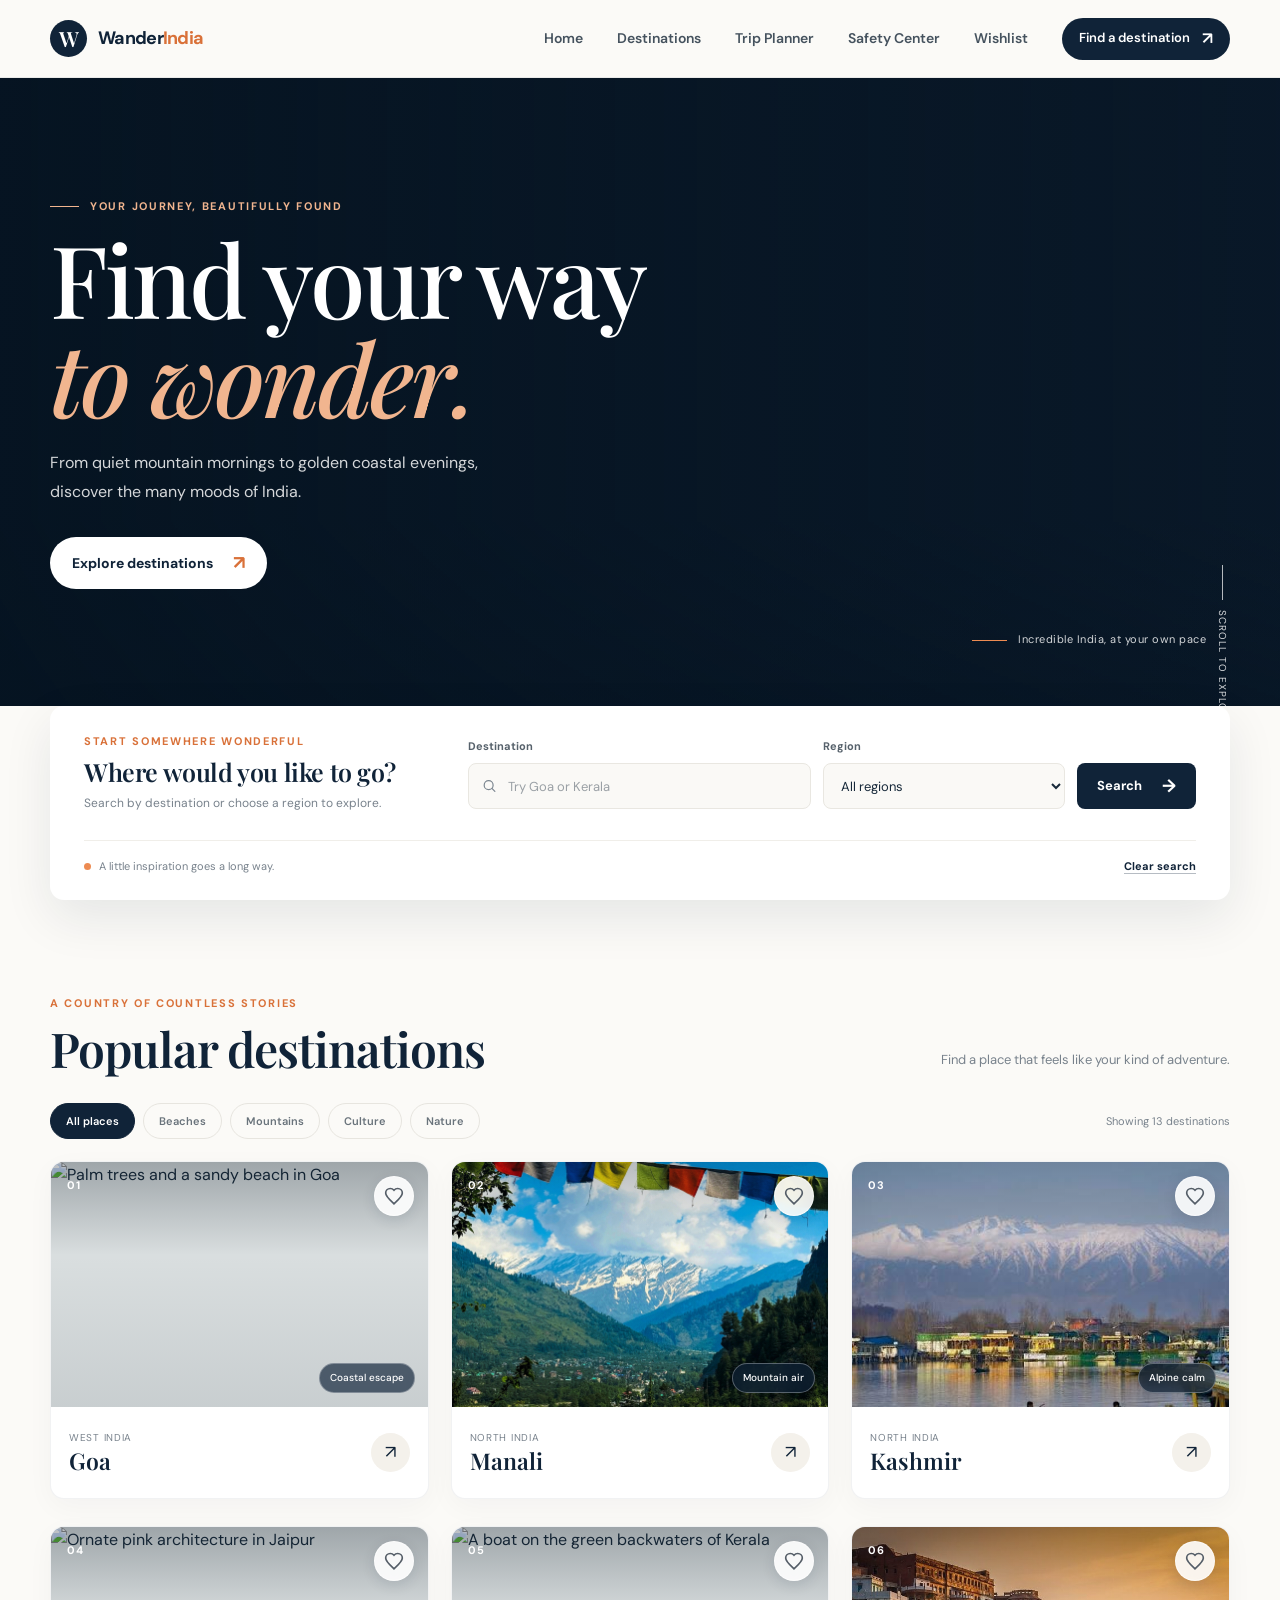
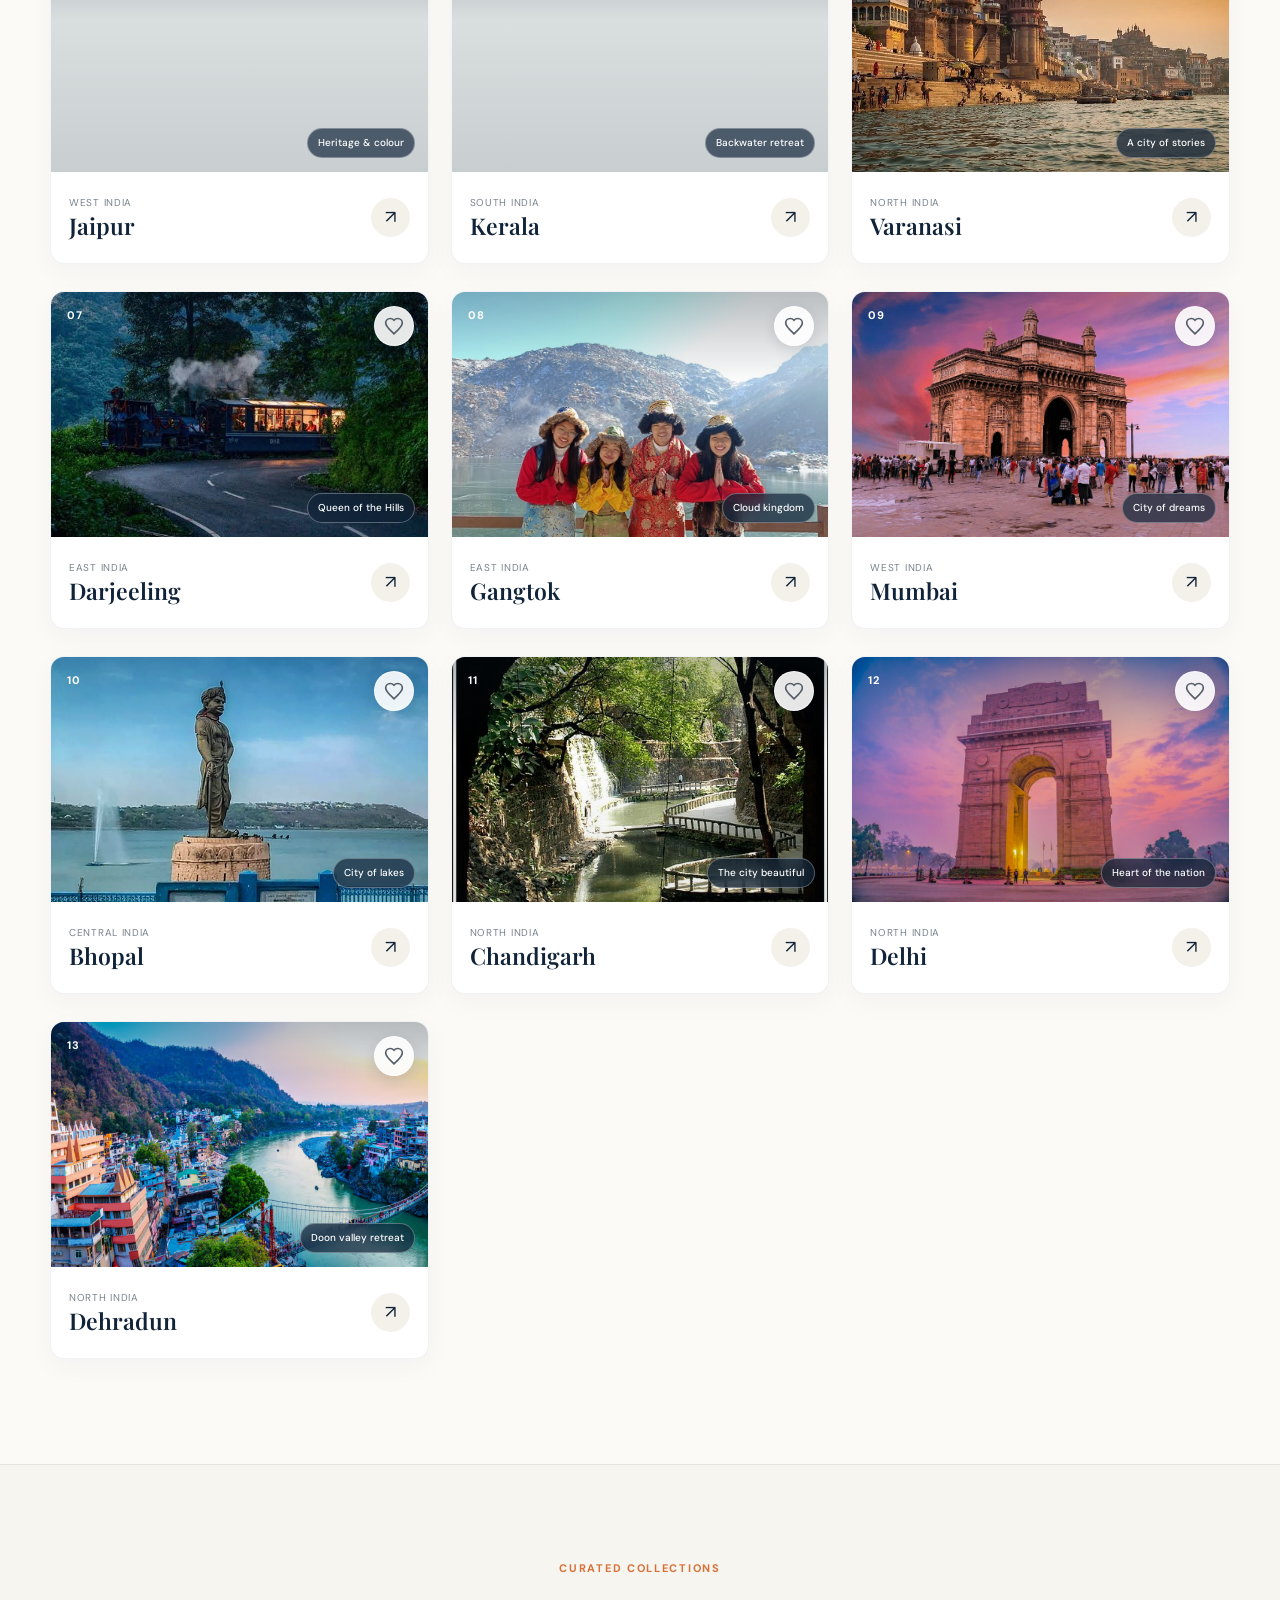
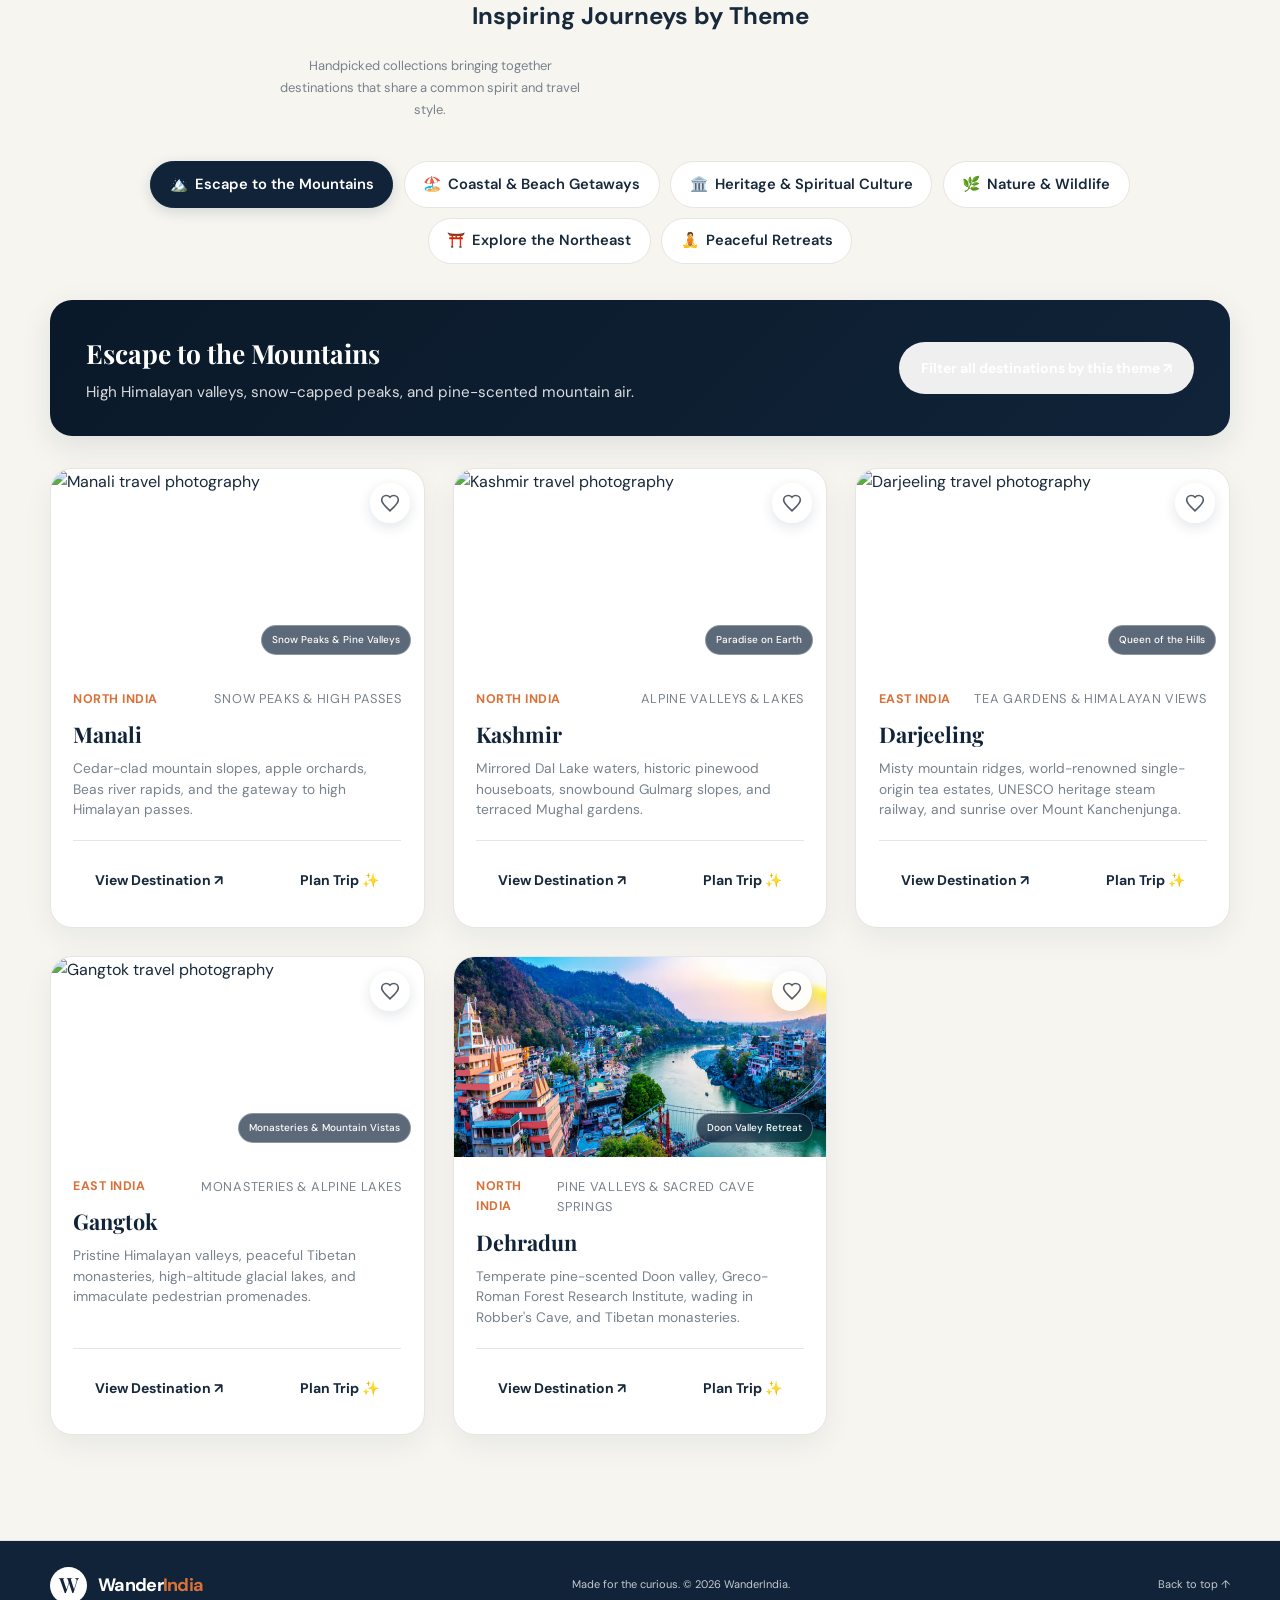
==== commit ce2ccaef: "second code" ====
--- a/index.html
+++ b/index.html
@@ -535,7 +535,7 @@
             <div class="destination-image-wrap">
               <img
                 class="destination-image"
-                src="assets/images/bhopal.jpg"
+                src="assets/images/Bhopal.jpg"
                 alt="Scenic waters and lush greenery around Upper Lake in Bhopal"
                 loading="lazy"
               >
